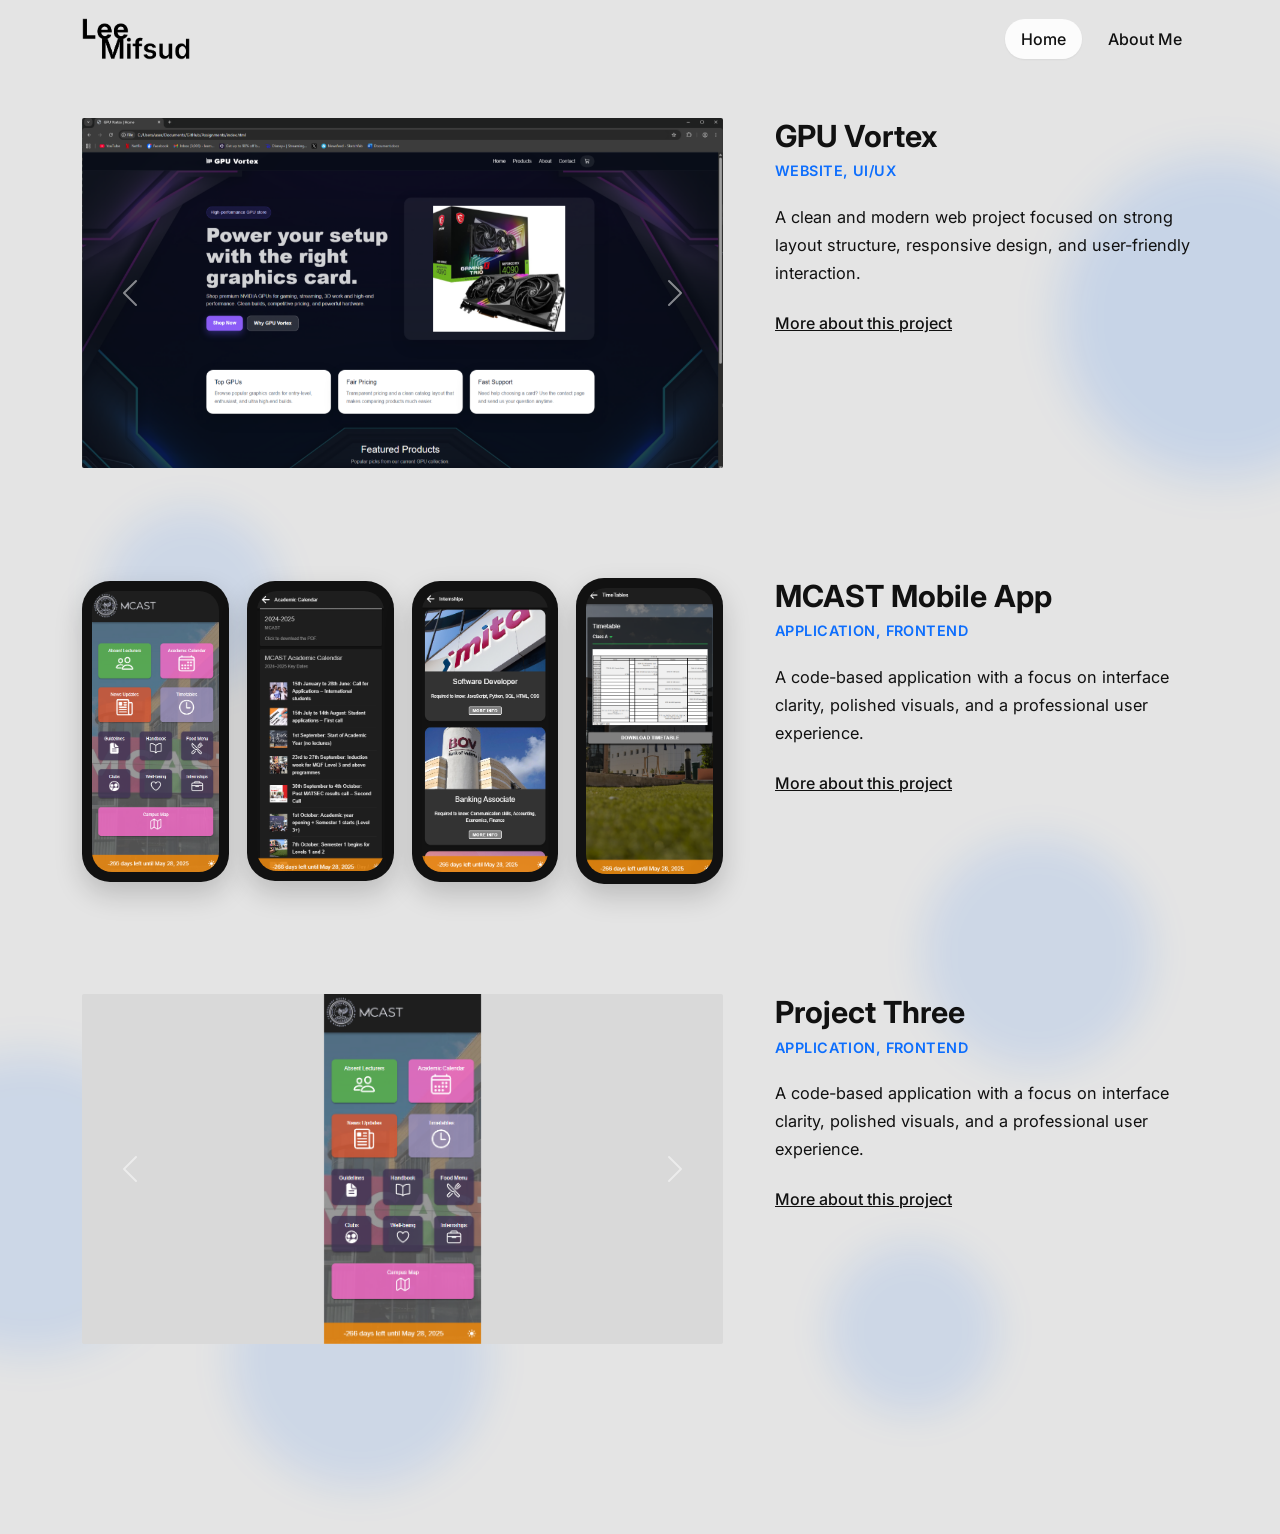
==== index.html @ 3b6bb184 "added background" ====
<!DOCTYPE html>
<html lang="en">
<head>
  <meta charset="UTF-8" />
  <meta name="viewport" content="width=device-width, initial-scale=1.0" />
  <title>Lee Mifsud | Portfolio</title>

  <link href="https://cdn.jsdelivr.net/npm/bootstrap@5.3.3/dist/css/bootstrap.min.css" rel="stylesheet"/>

  <link rel="icon" type="image/png" href="Images/Favicon7.png">
  <link rel="preconnect" href="https://fonts.googleapis.com">
  <link rel="preconnect" href="https://fonts.gstatic.com" crossorigin>
  <link href="https://fonts.googleapis.com/css2?family=Inter:wght@400;500;600;700;800&display=swap" rel="stylesheet">

  <link rel="stylesheet" href="Style/style.css">
</head>
<body>

  <header class="site-header">
    <div class="container">
      <nav class="navbar navbar-expand-lg navbar-dark navbar-custom">
        <div class="container-fluid px-0">
          <a class="navbar-brand logo-link" href="index.html">
            <img src="Images/Logo.png" alt="Logo" class="site-logo">
          </a>

          <button
            class="navbar-toggler"
            type="button"
            data-bs-toggle="collapse"
            data-bs-target="#mainNav"
            aria-controls="mainNav"
            aria-expanded="false"
            aria-label="Toggle navigation"
          >
            <span class="navbar-toggler-icon"></span>
          </button>

          <div class="collapse navbar-collapse" id="mainNav">
            <ul class="navbar-nav ms-auto">
              <li class="nav-item">
                <a class="nav-link active" href="index.html">Home</a>
              </li>
              <li class="nav-item">
                <a class="nav-link" href="about.html">About Me</a>
              </li>
            </ul>
          </div>
        </div>
      </nav>
    </div>
  </header>

  <section class="projects-section">
    <div class="home-bg-shape home-bg-shape-one"></div>
    <div class="home-bg-shape home-bg-shape-two"></div>
    <div class="home-bg-shape home-bg-shape-three"></div>
    <div class="home-bg-shape home-bg-shape-four"></div>
    <div class="container">

      <div class="project-item">
        <div class="row align-items-start">
          <div class="col-lg-7">

            <div id="projectOneCarousel" class="carousel slide project-carousel" data-bs-ride="carousel">
              <div class="carousel-inner">

                <div class="carousel-item active">
                  <img src="Images/GPUVortex/Home.png" class="project-image" alt="Project 1 image 1">
                </div>

                <div class="carousel-item">
                  <img src="Images/GPUVortex/About.png" class="project-image" alt="Project 1 image 2">
                </div>

                <div class="carousel-item">
                  <img src="Images/GPUVortex/Cart.png" class="project-image" alt="Project 1 image 3">
                </div>

                <div class="carousel-item">
                  <img src="Images/GPUVortex/Contact.png" class="project-image" alt="Project 1 image 4">
                </div>

                <div class="carousel-item">
                  <img src="Images/GPUVortex/Products.png" class="project-image" alt="Project 1 image 4">
                </div>

              </div>

              <button class="carousel-control-prev" type="button" data-bs-target="#projectOneCarousel" data-bs-slide="prev">
                <span class="carousel-control-prev-icon" aria-hidden="true"></span>
                <span class="visually-hidden">Previous</span>
              </button>

              <button class="carousel-control-next" type="button" data-bs-target="#projectOneCarousel" data-bs-slide="next">
                <span class="carousel-control-next-icon" aria-hidden="true"></span>
                <span class="visually-hidden">Next</span>
              </button>
            </div>

          </div>

          <div class="col-lg-5">
            <div class="project-content">
              <h2 class="project-title">GPU Vortex</h2>
              <div class="project-category">Website, UI/UX</div>
              <p class="project-description">
                A clean and modern web project focused on strong layout structure,
                responsive design, and user-friendly interaction.
              </p>
              <div class="project-links">
                <a href="gpuvortex.html">More about this project</a>
              </div>
            </div>
          </div>
        </div>
      </div>

      <div class="project-item">
        <div class="row align-items-start">
          <div class="col-lg-7">

            <div class="mobile-showcase">
              <div class="phone-frame">
                <img src="Images/MobileAppHome.png" alt="Mobile app home screen" onclick="openImageModal(this.src, this.alt)">
              </div>

              <div class="phone-frame">
                <img src="Images/MobileAppCalendar.png" alt="Mobile app calendar screen" onclick="openImageModal(this.src, this.alt)">
              </div>

              <div class="phone-frame">
                <img src="Images/MobileAppInternships.png" alt="Mobile app internships screen" onclick="openImageModal(this.src, this.alt)">
              </div>

              <div class="phone-frame">
                <img src="Images/MobileAppTimetable.png" alt="Mobile app timetable screen" onclick="openImageModal(this.src, this.alt)">
              </div>
            </div>

          </div>

          <div class="col-lg-5">
            <div class="project-content">
              <h2 class="project-title">MCAST Mobile App</h2>
              <div class="project-category">Application, Frontend</div>
              <p class="project-description">
                A code-based application with a focus on interface clarity,
                polished visuals, and a professional user experience.
              </p>
              <div class="project-links">
                <a href="mobileapp.html">More about this project</a>
              </div>
            </div>
          </div>
        </div>
      </div>

      <div class="project-item">
        <div class="row align-items-start">
          <div class="col-lg-7">

            <div id="projectTwoCarousel" class="carousel slide project-carousel" data-bs-ride="carousel">
              <div class="carousel-inner">

                <div class="carousel-item active">
                  <img src="Images/MobileAppHome.png" class="project-image mobile-image" alt="Project 3 image 1">
                </div>

                <div class="carousel-item">
                  <img src="Images/MobileAppCalendar.png" class="project-image mobile-image" alt="Project 3 image 2">
                </div>

                <div class="carousel-item">
                  <img src="Images/MobileAppInternships.png" class="project-image mobile-image" alt="Project 3 image 3">
                </div>

                <div class="carousel-item">
                  <img src="Images/MobileAppTimetable.png" class="project-image mobile-image" alt="Project 3 image 4">
                </div>

              </div>

              <button class="carousel-control-prev" type="button" data-bs-target="#projectTwoCarousel" data-bs-slide="prev">
                <span class="carousel-control-prev-icon" aria-hidden="true"></span>
                <span class="visually-hidden">Previous</span>
              </button>

              <button class="carousel-control-next" type="button" data-bs-target="#projectTwoCarousel" data-bs-slide="next">
                <span class="carousel-control-next-icon" aria-hidden="true"></span>
                <span class="visually-hidden">Next</span>
              </button>
            </div>

          </div>

          <div class="col-lg-5">
            <div class="project-content">
              <h2 class="project-title">Project Three</h2>
              <div class="project-category">Application, Frontend</div>
              <p class="project-description">
                A code-based application with a focus on interface clarity,
                polished visuals, and a professional user experience.
              </p>
              <div class="project-links">
                <a href="interactivenoticeboard.html">More about this project</a>
              </div>
            </div>
          </div>
        </div>
      </div>

    </div>
  </section>

  <div class="modal fade" id="imageModal" tabindex="-1" aria-hidden="true">
    <div class="modal-dialog modal-dialog-centered modal-lg">
      <div class="modal-content image-modal-content">
        <button type="button" class="btn-close image-modal-close" data-bs-dismiss="modal" aria-label="Close"></button>

        <div class="modal-body text-center">
          <img id="modalImage" src="" alt="" class="modal-image">
        </div>
      </div>
    </div>
  </div>

  <script src="https://cdn.jsdelivr.net/npm/bootstrap@5.3.3/dist/js/bootstrap.bundle.min.js"></script>

  <script>
    function openImageModal(imageSrc, imageAlt) {
      const modalImage = document.getElementById("modalImage");
      modalImage.src = imageSrc;
      modalImage.alt = imageAlt;

      const imageModal = new bootstrap.Modal(document.getElementById("imageModal"));
      imageModal.show();
    }
  </script>

</body>
</html>
---- Style/style.css ----
body {
  font-family: 'Inter', sans-serif;
  background: #e4e4e4;
  color: #111;
  margin: 0;
}

.projects-section {
  padding: 40px 0 80px;
  position: relative;
  overflow: hidden;
}

.projects-section::before {
  content: "";
  position: absolute;
  top: 80px;
  right: -100px;
  width: 320px;
  height: 320px;
  background: rgba(13, 110, 253, 0.13);
  border-radius: 50%;
  filter: blur(22px);
  z-index: -1;
}

.projects-section::after {
  content: "";
  position: absolute;
  bottom: 180px;
  left: -120px;
  width: 300px;
  height: 300px;
  background: rgba(13, 110, 253, 0.11);
  border-radius: 50%;
  filter: blur(20px);
  z-index: -1;
}

.home-bg-shape {
  position: absolute;
  background: rgba(13, 110, 253, 0.10);
  border-radius: 50%;
  filter: blur(18px);
  z-index: -1;
  pointer-events: none;
}

.home-bg-shape-one {
  top: 430px;
  left: 8%;
  width: 180px;
  height: 180px;
}

.home-bg-shape-two {
  top: 760px;
  right: 10%;
  width: 230px;
  height: 230px;
  background: rgba(13, 110, 253, 0.10);
}

.home-bg-shape-three {
  top: 1150px;
  left: 18%;
  width: 260px;
  height: 260px;
}

.home-bg-shape-four {
  bottom: 120px;
  right: 22%;
  width: 170px;
  height: 170px;
  background: rgba(13, 110, 253, 0.10);
}

/* Header */

/* Hamburger menu for when user is on phone */
.navbar-toggler {
  border: none;
}

.navbar-toggler:focus {
  box-shadow: none;
}

.navbar-toggler-icon {
  background-image: url("data:image/svg+xml,%3csvg xmlns='http://www.w3.org/2000/svg' viewBox='0 0 30 30'%3e%3cpath stroke='rgba%2813, 110, 253, 1%29' stroke-linecap='round' stroke-miterlimit='10' stroke-width='2' d='M4 7h22M4 15h22M4 23h22'/%3e%3c/svg%3e");
}

.site-header {
  background: #e4e4e4;
  padding: 13px 0;
  position: sticky;
  top: 0;
  z-index: 1000;
}

.navbar-custom {
  padding: 0;
  background: transparent;
}

.site-logo {
  height: 42px;
  width: auto;
  display: block;
  transition: transform 0.2s ease, filter 0.2s ease;
}

.logo-link:hover .site-logo {
  transform: scale(1.08) translateY(-2px);
  filter: drop-shadow(0 4px 6px rgba(0, 0, 0, 0.18));
}

.navbar-nav {
  gap: 10px;
}

.nav-link {
  color: #111 !important;
  font-weight: 500;
  margin-left: 0;
  padding: 8px 16px !important;
  border-radius: 999px;
  transition: all 0.2s ease;
}

.nav-link:hover {
  color: #111 !important;
  background: rgba(255, 255, 255, 0.55);
}

.nav-link.active {
  color: #111 !important;
  background: rgba(255, 255, 255, 0.9);
  box-shadow: 0 1px 2px rgba(0, 0, 0, 0.05);
}

.projects-section {
  padding: 40px 0 80px;
}

.project-item {
  margin-bottom: 110px;
}

.project-carousel {
  width: 100%;
  height: clamp(240px, 28vw, 350px);
  overflow: hidden;
  background: #d9d9d9;
  border-radius: 2px;
}

.project-carousel .carousel-inner,
.project-carousel .carousel-item {
  width: 100%;
  height: 100%;
}

.project-image {
  width: 100%;
  height: 100%;
  object-fit: cover;
  display: block;
}

/* Use this for mobile app screenshots */
.mobile-image {
  width: auto;
  max-width: min(300px, 60%);
  height: 100%;
  object-fit: cover;
  margin-left: auto;
  margin-right: auto;
}

.project-content {
  padding-left: 28px;
}

.project-title {
  font-size: 1.9rem;
  font-weight: 700;
  margin-bottom: 6px;
}

.project-category {
  font-size: 0.9rem;
  font-weight: 600;
  text-transform: uppercase;
  letter-spacing: 0.03em;
  color: #0d6efd;
  margin-bottom: 22px;
}

.project-description {
  font-size: 1.02rem;
  line-height: 1.7;
  margin-bottom: 24px;
  max-width: 420px;
}

.project-links a {
  display: block;
  color: #111;
  text-decoration: underline;
  margin-bottom: 8px;
  font-weight: 500;
}

.project-links a:hover {
  color: #0d6efd;
}

/* Mobile app showcase */
.mobile-showcase {
  display: grid;
  grid-template-columns: repeat(4, 1fr);
  gap: 18px;
  align-items: center;
}

.phone-frame {
  background: #111;
  padding: 10px;
  border-radius: 28px;
  box-shadow: 0 12px 28px rgba(0, 0, 0, 0.18);
}

.phone-frame img {
  width: 100%;
  display: block;
  border-radius: 20px;
  cursor: zoom-in;
  transition: transform 0.2s ease;
}

.phone-frame:hover img {
  transform: scale(1.03);
}

.image-modal-content {
  background: transparent;
  border: none;
}

.modal-image {
  max-height: 900px;
  max-width: 100%;
  width: auto;
  border-radius: 28px;
  box-shadow: 0 18px 45px rgba(0, 0, 0, 0.35);
}

.image-modal-close {
  position: absolute;
  top: -35px;
  right: 0;
  filter: invert(1);
  opacity: 1;
}

/* About me CSS */

.about-section {
  padding: 80px 0 100px;
}

.about-row {
  min-height: 70vh;
}

.about-content {
  max-width: 560px;
}

.section-label {
  display: inline-block;
  font-size: 0.85rem;
  font-weight: 700;
  text-transform: uppercase;
  letter-spacing: 0.08em;
  color: #0d6efd;
  margin-bottom: 16px;
}

.about-title {
  font-size: clamp(2.2rem, 5vw, 4.2rem);
  font-weight: 800;
  line-height: 1.05;
  margin-bottom: 24px;
  color: #111;
}

.about-text {
  font-size: 1.05rem;
  line-height: 1.8;
  color: #333;
  margin-bottom: 18px;
}

.about-tags {
  display: flex;
  flex-wrap: wrap;
  gap: 10px;
  margin-top: 28px;
}

.about-tags span {
  background: rgba(255, 255, 255, 0.8);
  color: #111;
  padding: 8px 14px;
  border-radius: 999px;
  font-size: 0.9rem;
  font-weight: 600;
  box-shadow: 0 1px 3px rgba(0, 0, 0, 0.05);
  transition: transform 0.2s ease, background 0.2s ease, color 0.2s ease;
}

.about-tags span:hover {
  transform: rotate(2deg) translateY(-4px);
  background: #2563eb;
  color: white;
}

.about-image-wrapper {
  display: flex;
  justify-content: flex-end;
}

.about-image-card {
  width: min(380px, 100%);
  background: white;
  padding: 14px;
  border-radius: 28px;
  box-shadow: 0 18px 45px rgba(0, 0, 0, 0.16);
  transform: rotate(2deg);
  transition: transform 0.25s ease, box-shadow 0.25s ease;
}

.about-image-card:hover {
  transform: rotate(0deg) translateY(-6px);
  box-shadow: 0 24px 55px rgba(0, 0, 0, 0.22);
}

.about-image {
  width: 100%;
  aspect-ratio: 4 / 5;
  object-fit: cover;
  display: block;
  border-radius: 20px;
  transform: rotate(-2deg);
}


@media (max-width: 991.98px) {
  .about-section {
    padding: 50px 0 80px;
  }

  .about-content {
    max-width: 100%;
  }

  .about-image-wrapper {
    justify-content: center;
    margin-top: 45px;
  }

  .about-image-card {
    width: min(320px, 100%);
  }

  .project-content {
    padding-left: 0;
    padding-top: 24px;
  }

  .project-item {
    margin-bottom: 70px;
  }
}

@media (max-width: 575.98px) {
  .about-title {
    font-size: 2.2rem;
  }

  .about-text {
    font-size: 1rem;
  }

  .about-tags span {
    font-size: 0.82rem;
  }

  .project-title {
    font-size: 1.5rem;
  }

  .projects-section {
    padding-top: 30px;
  }
}
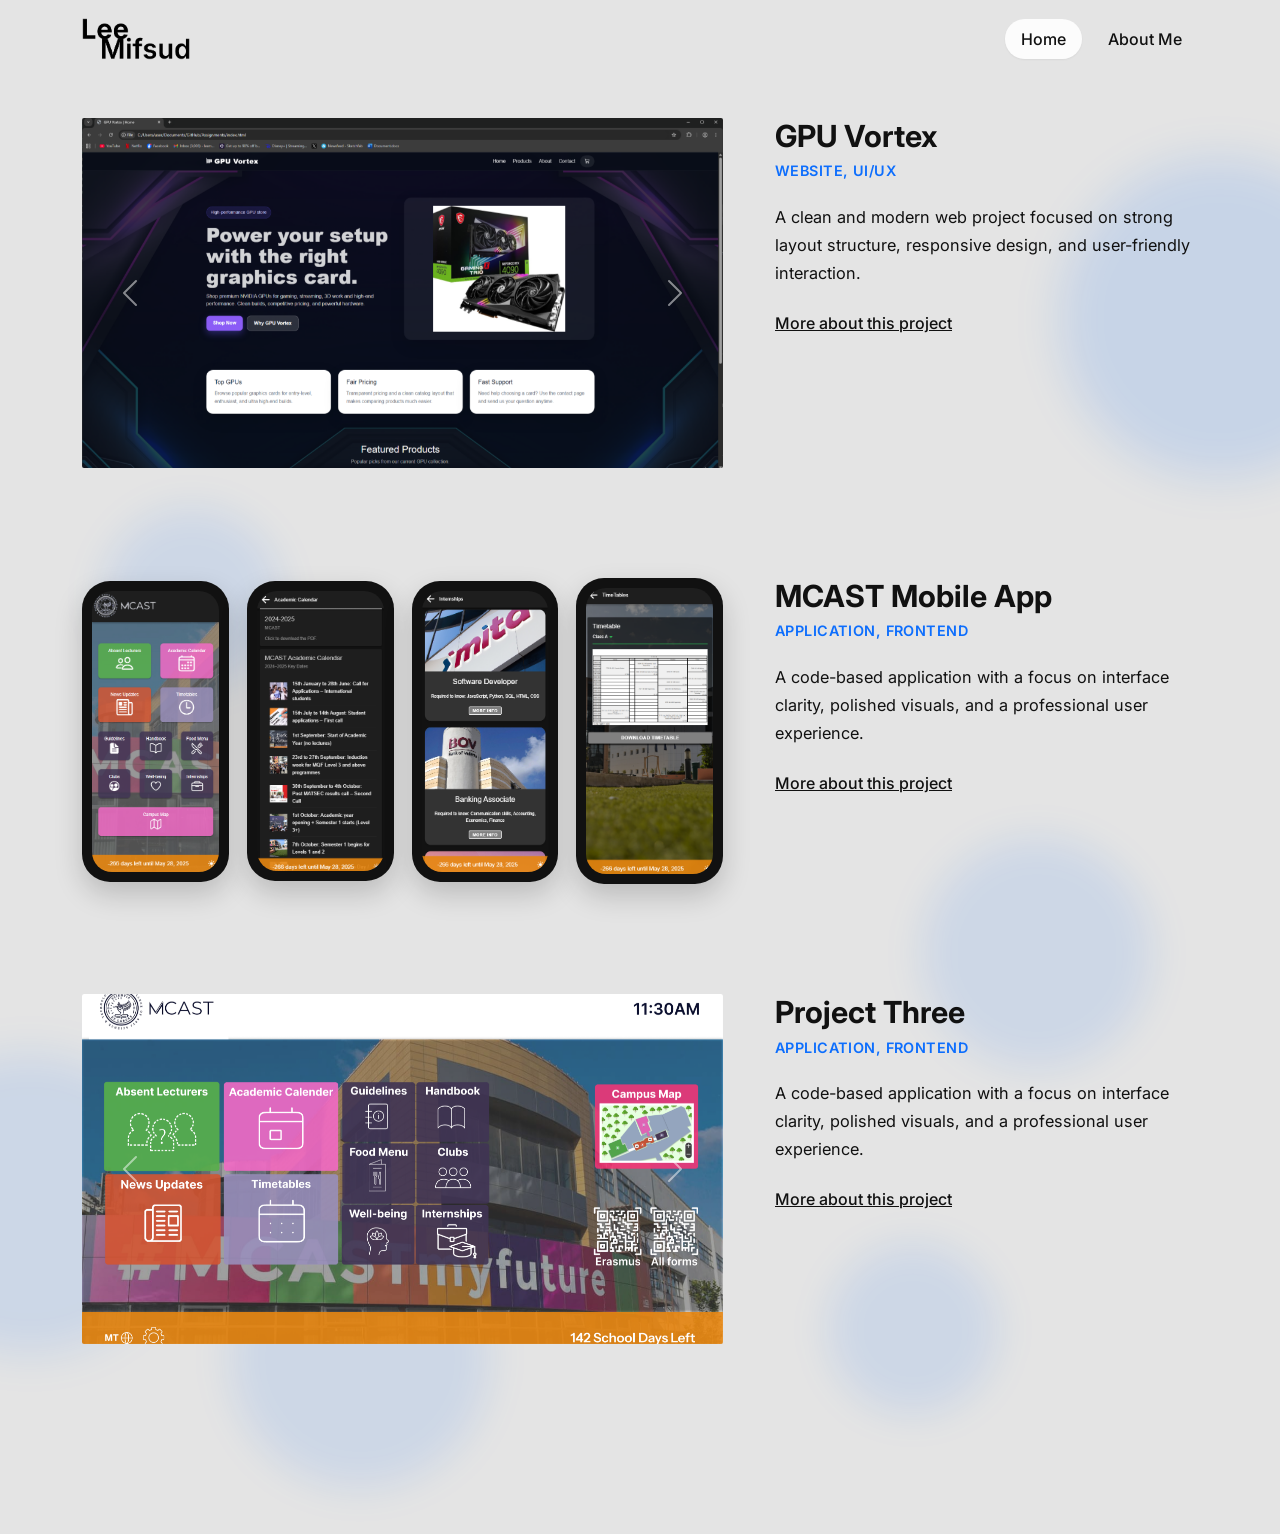
==== commit ef3c2efe: "made some changes" ====
--- a/index.html
+++ b/index.html
@@ -122,19 +122,19 @@
 
             <div class="mobile-showcase">
               <div class="phone-frame">
-                <img src="Images/MobileAppHome.png" alt="Mobile app home screen" onclick="openImageModal(this.src, this.alt)">
-              </div>
-
-              <div class="phone-frame">
-                <img src="Images/MobileAppCalendar.png" alt="Mobile app calendar screen" onclick="openImageModal(this.src, this.alt)">
-              </div>
-
-              <div class="phone-frame">
-                <img src="Images/MobileAppInternships.png" alt="Mobile app internships screen" onclick="openImageModal(this.src, this.alt)">
-              </div>
-
-              <div class="phone-frame">
-                <img src="Images/MobileAppTimetable.png" alt="Mobile app timetable screen" onclick="openImageModal(this.src, this.alt)">
+                <img src="Images/MobileApp/MobileAppHome.png" alt="Mobile app home screen" onclick="openImageModal(this.src, this.alt)">
+              </div>
+
+              <div class="phone-frame">
+                <img src="Images/MobileApp/MobileAppCalendar.png" alt="Mobile app calendar screen" onclick="openImageModal(this.src, this.alt)">
+              </div>
+
+              <div class="phone-frame">
+                <img src="Images/MobileApp/MobileAppInternships.png" alt="Mobile app internships screen" onclick="openImageModal(this.src, this.alt)">
+              </div>
+
+              <div class="phone-frame">
+                <img src="Images/MobileApp/MobileAppTimetable.png" alt="Mobile app timetable screen" onclick="openImageModal(this.src, this.alt)">
               </div>
             </div>
 
@@ -160,37 +160,33 @@
         <div class="row align-items-start">
           <div class="col-lg-7">
 
-            <div id="projectTwoCarousel" class="carousel slide project-carousel" data-bs-ride="carousel">
-              <div class="carousel-inner">
-
-                <div class="carousel-item active">
-                  <img src="Images/MobileAppHome.png" class="project-image mobile-image" alt="Project 3 image 1">
-                </div>
-
-                <div class="carousel-item">
-                  <img src="Images/MobileAppCalendar.png" class="project-image mobile-image" alt="Project 3 image 2">
-                </div>
-
-                <div class="carousel-item">
-                  <img src="Images/MobileAppInternships.png" class="project-image mobile-image" alt="Project 3 image 3">
-                </div>
-
-                <div class="carousel-item">
-                  <img src="Images/MobileAppTimetable.png" class="project-image mobile-image" alt="Project 3 image 4">
-                </div>
-
-              </div>
-
-              <button class="carousel-control-prev" type="button" data-bs-target="#projectTwoCarousel" data-bs-slide="prev">
-                <span class="carousel-control-prev-icon" aria-hidden="true"></span>
-                <span class="visually-hidden">Previous</span>
-              </button>
-
-              <button class="carousel-control-next" type="button" data-bs-target="#projectTwoCarousel" data-bs-slide="next">
-                <span class="carousel-control-next-icon" aria-hidden="true"></span>
-                <span class="visually-hidden">Next</span>
-              </button>
-            </div>
+            <div id="projectThreeCarousel" class="carousel slide project-carousel" data-bs-ride="carousel">
+            <div class="carousel-inner">
+
+              <div class="carousel-item active">
+                <img src="Images/InteractiveNoticeBoard/Home.png" class="project-image" alt="Interactive Noticeboard home screen">
+              </div>
+
+              <div class="carousel-item">
+                <img src="Images/InteractiveNoticeBoard/Menu.png" class="project-image" alt="Interactive Noticeboard menu screen">
+              </div>
+
+              <div class="carousel-item">
+                <img src="Images/InteractiveNoticeBoard/Handbook.png" class="project-image" alt="Interactive Noticeboard handbook screen">
+              </div>
+
+            </div>
+
+            <button class="carousel-control-prev" type="button" data-bs-target="#projectThreeCarousel" data-bs-slide="prev">
+              <span class="carousel-control-prev-icon" aria-hidden="true"></span>
+              <span class="visually-hidden">Previous</span>
+            </button>
+
+            <button class="carousel-control-next" type="button" data-bs-target="#projectThreeCarousel" data-bs-slide="next">
+              <span class="carousel-control-next-icon" aria-hidden="true"></span>
+              <span class="visually-hidden">Next</span>
+            </button>
+          </div>
 
           </div>
 
--- a/Style/style.css
+++ b/Style/style.css
@@ -140,10 +140,6 @@
   box-shadow: 0 1px 2px rgba(0, 0, 0, 0.05);
 }
 
-.projects-section {
-  padding: 40px 0 80px;
-}
-
 .project-item {
   margin-bottom: 110px;
 }
@@ -357,7 +353,6 @@
   transform: rotate(-2deg);
 }
 
-
 @media (max-width: 991.98px) {
   .about-section {
     padding: 50px 0 80px;
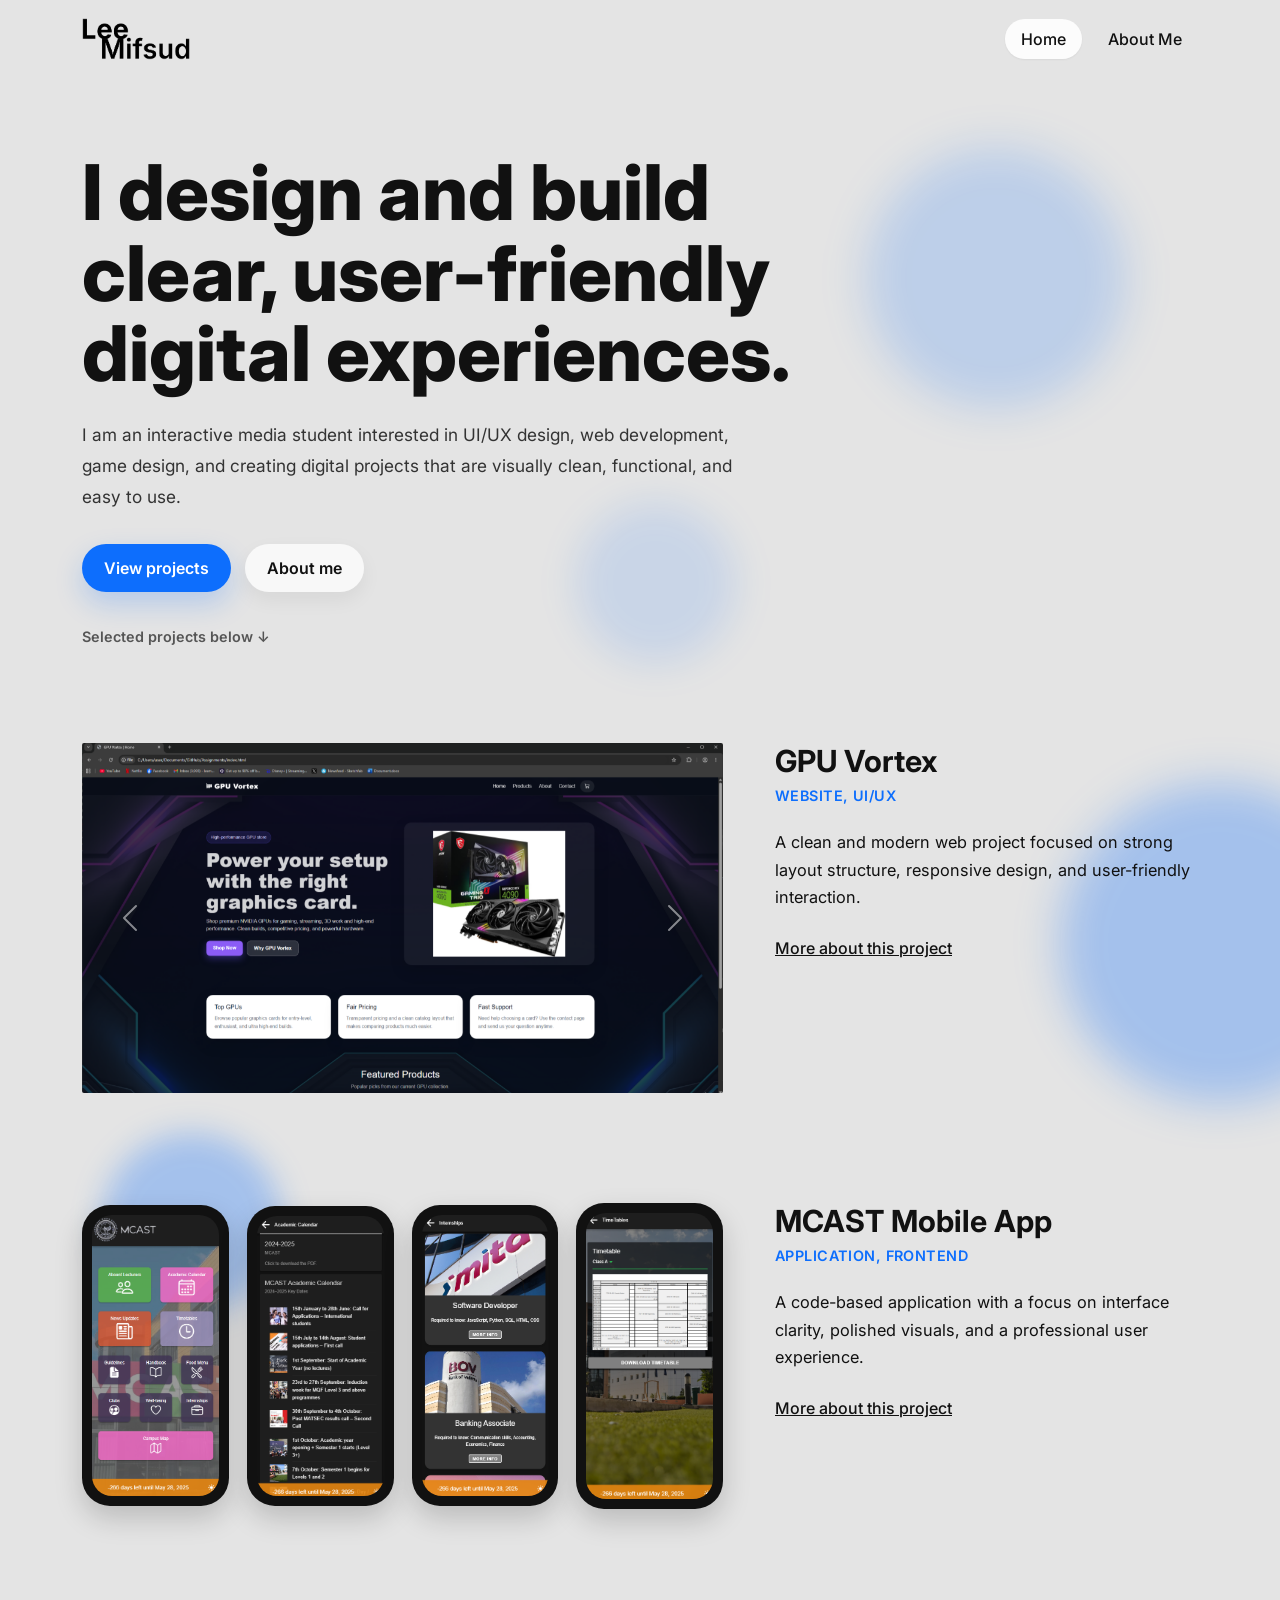
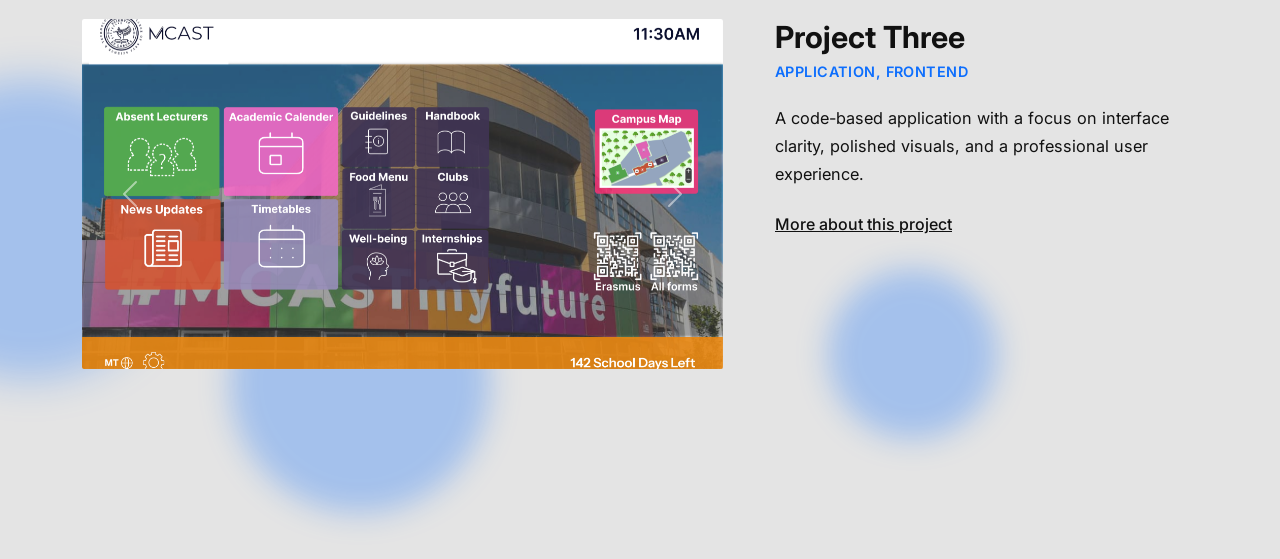
==== commit 83724431: "made some changes" ====
--- a/index.html
+++ b/index.html
@@ -13,6 +13,7 @@
   <link href="https://fonts.googleapis.com/css2?family=Inter:wght@400;500;600;700;800&display=swap" rel="stylesheet">
 
   <link rel="stylesheet" href="Style/style.css">
+  <link rel="stylesheet" href="Style/home.css">
 </head>
 <body>
 
@@ -51,9 +52,35 @@
     </div>
   </header>
 
-  <section class="projects-section">
+  <section class="home-intro">
+    <div class="container">
+      <div class="home-intro-content">
+
+        <h1 class="home-title">
+          I design and build clear, user-friendly digital experiences.
+        </h1>
+
+        <p class="home-intro-text">
+          I am an interactive media student interested in UI/UX design, web development,
+          game design, and creating digital projects that are visually clean, functional,
+          and easy to use.
+        </p>
+
+        <div class="home-intro-buttons">
+          <a href="#projects" class="home-main-button">View projects</a>
+          <a href="about.html" class="home-secondary-button">About me</a>
+        </div>
+
+        <div class="home-scroll-note">
+          Selected projects below ↓
+        </div>
+
+      </div>
+    </div>
+  </section>
+
+  <section class="projects-section" id="projects">
     <div class="home-bg-shape home-bg-shape-one"></div>
-    <div class="home-bg-shape home-bg-shape-two"></div>
     <div class="home-bg-shape home-bg-shape-three"></div>
     <div class="home-bg-shape home-bg-shape-four"></div>
     <div class="container">
--- a/Style/style.css
+++ b/Style/style.css
@@ -5,75 +5,15 @@
   margin: 0;
 }
 
-.projects-section {
-  padding: 40px 0 80px;
-  position: relative;
-  overflow: hidden;
-}
-
-.projects-section::before {
-  content: "";
-  position: absolute;
-  top: 80px;
-  right: -100px;
-  width: 320px;
-  height: 320px;
-  background: rgba(13, 110, 253, 0.13);
-  border-radius: 50%;
-  filter: blur(22px);
-  z-index: -1;
-}
-
-.projects-section::after {
-  content: "";
-  position: absolute;
-  bottom: 180px;
-  left: -120px;
-  width: 300px;
-  height: 300px;
-  background: rgba(13, 110, 253, 0.11);
-  border-radius: 50%;
-  filter: blur(20px);
-  z-index: -1;
-}
-
-.home-bg-shape {
-  position: absolute;
-  background: rgba(13, 110, 253, 0.10);
-  border-radius: 50%;
-  filter: blur(18px);
-  z-index: -1;
-  pointer-events: none;
-}
-
-.home-bg-shape-one {
-  top: 430px;
-  left: 8%;
-  width: 180px;
-  height: 180px;
-}
-
-.home-bg-shape-two {
-  top: 760px;
-  right: 10%;
-  width: 230px;
-  height: 230px;
-  background: rgba(13, 110, 253, 0.10);
-}
-
-.home-bg-shape-three {
-  top: 1150px;
-  left: 18%;
-  width: 260px;
-  height: 260px;
-}
-
-.home-bg-shape-four {
-  bottom: 120px;
-  right: 22%;
-  width: 170px;
-  height: 170px;
-  background: rgba(13, 110, 253, 0.10);
+/* Section label */
+.section-label {
+  display: inline-block;
+  font-size: 0.85rem;
+  font-weight: 700;
+  text-transform: uppercase;
+  letter-spacing: 0.08em;
+  color: #0d6efd;
+  margin-bottom: 16px;
 }
 
 /* Header */
@@ -140,106 +80,7 @@
   box-shadow: 0 1px 2px rgba(0, 0, 0, 0.05);
 }
 
-.project-item {
-  margin-bottom: 110px;
-}
-
-.project-carousel {
-  width: 100%;
-  height: clamp(240px, 28vw, 350px);
-  overflow: hidden;
-  background: #d9d9d9;
-  border-radius: 2px;
-}
-
-.project-carousel .carousel-inner,
-.project-carousel .carousel-item {
-  width: 100%;
-  height: 100%;
-}
-
-.project-image {
-  width: 100%;
-  height: 100%;
-  object-fit: cover;
-  display: block;
-}
-
-/* Use this for mobile app screenshots */
-.mobile-image {
-  width: auto;
-  max-width: min(300px, 60%);
-  height: 100%;
-  object-fit: cover;
-  margin-left: auto;
-  margin-right: auto;
-}
-
-.project-content {
-  padding-left: 28px;
-}
-
-.project-title {
-  font-size: 1.9rem;
-  font-weight: 700;
-  margin-bottom: 6px;
-}
-
-.project-category {
-  font-size: 0.9rem;
-  font-weight: 600;
-  text-transform: uppercase;
-  letter-spacing: 0.03em;
-  color: #0d6efd;
-  margin-bottom: 22px;
-}
-
-.project-description {
-  font-size: 1.02rem;
-  line-height: 1.7;
-  margin-bottom: 24px;
-  max-width: 420px;
-}
-
-.project-links a {
-  display: block;
-  color: #111;
-  text-decoration: underline;
-  margin-bottom: 8px;
-  font-weight: 500;
-}
-
-.project-links a:hover {
-  color: #0d6efd;
-}
-
-/* Mobile app showcase */
-.mobile-showcase {
-  display: grid;
-  grid-template-columns: repeat(4, 1fr);
-  gap: 18px;
-  align-items: center;
-}
-
-.phone-frame {
-  background: #111;
-  padding: 10px;
-  border-radius: 28px;
-  box-shadow: 0 12px 28px rgba(0, 0, 0, 0.18);
-}
-
-.phone-frame img {
-  width: 100%;
-  display: block;
-  border-radius: 20px;
-  cursor: zoom-in;
-  transition: transform 0.2s ease;
-}
-
-.phone-frame:hover img {
-  transform: scale(1.03);
-}
-
+/* Image modal */
 .image-modal-content {
   background: transparent;
   border: none;
@@ -261,144 +102,17 @@
   opacity: 1;
 }
 
-/* About me CSS */
-
-.about-section {
-  padding: 80px 0 100px;
-}
-
-.about-row {
-  min-height: 70vh;
-}
-
-.about-content {
-  max-width: 560px;
-}
-
-.section-label {
-  display: inline-block;
-  font-size: 0.85rem;
-  font-weight: 700;
-  text-transform: uppercase;
-  letter-spacing: 0.08em;
-  color: #0d6efd;
-  margin-bottom: 16px;
-}
-
-.about-title {
-  font-size: clamp(2.2rem, 5vw, 4.2rem);
-  font-weight: 800;
-  line-height: 1.05;
-  margin-bottom: 24px;
-  color: #111;
-}
-
-.about-text {
-  font-size: 1.05rem;
-  line-height: 1.8;
-  color: #333;
-  margin-bottom: 18px;
-}
-
-.about-tags {
-  display: flex;
-  flex-wrap: wrap;
-  gap: 10px;
-  margin-top: 28px;
-}
-
-.about-tags span {
-  background: rgba(255, 255, 255, 0.8);
-  color: #111;
-  padding: 8px 14px;
-  border-radius: 999px;
-  font-size: 0.9rem;
-  font-weight: 600;
-  box-shadow: 0 1px 3px rgba(0, 0, 0, 0.05);
-  transition: transform 0.2s ease, background 0.2s ease, color 0.2s ease;
-}
-
-.about-tags span:hover {
-  transform: rotate(2deg) translateY(-4px);
-  background: #2563eb;
-  color: white;
-}
-
-.about-image-wrapper {
-  display: flex;
-  justify-content: flex-end;
-}
-
-.about-image-card {
-  width: min(380px, 100%);
-  background: white;
-  padding: 14px;
-  border-radius: 28px;
-  box-shadow: 0 18px 45px rgba(0, 0, 0, 0.16);
-  transform: rotate(2deg);
-  transition: transform 0.25s ease, box-shadow 0.25s ease;
-}
-
-.about-image-card:hover {
-  transform: rotate(0deg) translateY(-6px);
-  box-shadow: 0 24px 55px rgba(0, 0, 0, 0.22);
-}
-
-.about-image {
-  width: 100%;
-  aspect-ratio: 4 / 5;
-  object-fit: cover;
-  display: block;
-  border-radius: 20px;
-  transform: rotate(-2deg);
-}
-
-@media (max-width: 991.98px) {
-  .about-section {
-    padding: 50px 0 80px;
+/* Animation */
+@keyframes floatingShape {
+  0% {
+    transform: translate(0, 0) scale(1);
   }
 
-  .about-content {
-    max-width: 100%;
+  50% {
+    transform: translate(50px, -50px) scale(1.08);
   }
 
-  .about-image-wrapper {
-    justify-content: center;
-    margin-top: 45px;
-  }
-
-  .about-image-card {
-    width: min(320px, 100%);
-  }
-
-  .project-content {
-    padding-left: 0;
-    padding-top: 24px;
-  }
-
-  .project-item {
-    margin-bottom: 70px;
-  }
-}
-
-@media (max-width: 575.98px) {
-  .about-title {
-    font-size: 2.2rem;
-  }
-
-  .about-text {
-    font-size: 1rem;
-  }
-
-  .about-tags span {
-    font-size: 0.82rem;
-  }
-
-  .project-title {
-    font-size: 1.5rem;
-  }
-
-  .projects-section {
-    padding-top: 30px;
+  100% {
+    transform: translate(0, 0) scale(1);
   }
 }
--- a/Style/home.css
+++ b/Style/home.css
@@ -0,0 +1,397 @@
+/* Home intro section */
+.home-intro {
+  padding: 75px 0 55px;
+  position: relative;
+  overflow: hidden;
+}
+
+.home-intro::before {
+  content: "";
+  position: absolute;
+  top: 70px;
+  right: 12%;
+  width: 260px;
+  height: 260px;
+  background: rgba(13, 109, 253, 0.18);
+  border-radius: 50%;
+  filter: blur(22px);
+  z-index: -1;
+  animation: floatingShape 6s ease-in-out infinite;
+}
+
+.home-intro::after {
+  content: "";
+  position: absolute;
+  bottom: 40px;
+  left: 45%;
+  width: 160px;
+  height: 160px;
+  background: rgba(13, 109, 253, 0.12);
+  border-radius: 50%;
+  filter: blur(18px);
+  z-index: -1;
+  animation: floatingShape 7s ease-in-out infinite;
+  animation-delay: 1s;
+}
+
+.home-intro-content {
+  max-width: 820px;
+}
+
+.home-title {
+  font-size: clamp(2.4rem, 6vw, 5.2rem);
+  font-weight: 800;
+  line-height: 1.05;
+  margin-bottom: 24px;
+  color: #111;
+}
+
+.home-intro-text {
+  font-size: 1.08rem;
+  line-height: 1.8;
+  color: #333;
+  max-width: 650px;
+  margin-bottom: 32px;
+}
+
+.home-intro-buttons {
+  display: flex;
+  flex-wrap: wrap;
+  gap: 14px;
+}
+
+.home-main-button,
+.home-secondary-button {
+  display: inline-flex;
+  align-items: center;
+  justify-content: center;
+  padding: 12px 22px;
+  border-radius: 999px;
+  font-weight: 600;
+  text-decoration: none;
+  transition: transform 0.25s ease, box-shadow 0.25s ease, background 0.25s ease, color 0.25s ease;
+}
+
+.home-main-button {
+  background: #0d6efd;
+  color: white;
+  box-shadow: 0 12px 28px rgba(13, 110, 253, 0.22);
+}
+
+.home-main-button:hover {
+  color: white;
+  transform: translateY(-4px) scale(1.05);
+  box-shadow: 0 18px 38px rgba(13, 110, 253, 0.3);
+}
+
+.home-secondary-button {
+  background: rgba(255, 255, 255, 0.75);
+  color: #111;
+  box-shadow: 0 8px 20px rgba(0, 0, 0, 0.06);
+}
+
+.home-secondary-button:hover {
+  background: white;
+  color: #0d6efd;
+  transform: translateY(-4px) scale(1.05);
+}
+
+.home-scroll-note {
+  margin-top: 34px;
+  font-size: 0.9rem;
+  font-weight: 600;
+  color: #555;
+  animation: scrollNoteMove 1.6s ease-in-out infinite;
+}
+
+@keyframes scrollNoteMove {
+  0% {
+    transform: translateY(0);
+  }
+
+  50% {
+    transform: translateY(6px);
+  }
+
+  100% {
+    transform: translateY(0);
+  }
+}
+
+/* Projects section */
+
+.projects-section {
+  padding: 40px 0 80px;
+  position: relative;
+  overflow: hidden;
+}
+
+.projects-section::before {
+  content: "";
+  position: absolute;
+  top: 80px;
+  right: -100px;
+  width: 320px;
+  height: 320px;
+  background: rgba(13, 109, 253, 0.295);
+  border-radius: 50%;
+  filter: blur(22px);
+  z-index: -1;
+  animation: floatingShape 5s ease-in-out infinite;
+}
+
+.projects-section::after {
+  content: "";
+  position: absolute;
+  bottom: 180px;
+  left: -120px;
+  width: 300px;
+  height: 300px;
+  background: rgba(13, 109, 253, 0.295);
+  border-radius: 50%;
+  filter: blur(20px);
+  z-index: -1;
+  animation: floatingShape 6s ease-in-out infinite;
+  animation-delay: 1s;
+}
+
+.home-bg-shape {
+  position: absolute;
+  background: rgba(13, 109, 253, 0.295);
+  border-radius: 50%;
+  filter: blur(15px);
+  z-index: -1;
+  pointer-events: none;
+  animation: floatingShape 8s ease-in-out infinite;
+}
+
+.home-bg-shape-one {
+  top: 430px;
+  left: 8%;
+  width: 180px;
+  height: 180px;
+  animation-duration: 4s;
+  background: rgba(13, 109, 253, 0.295);
+}
+
+.home-bg-shape-two {
+  top: 760px;
+  right: 10%;
+  width: 230px;
+  height: 230px;
+  background: rgba(13, 109, 253, 0.295);
+  animation-duration: 5s;
+  animation-delay: 1s;
+}
+
+.home-bg-shape-three {
+  top: 1150px;
+  left: 18%;
+  width: 260px;
+  height: 260px;
+  background: rgba(13, 109, 253, 0.295);
+  animation-duration: 6s;
+  animation-delay: 0.5s;
+}
+
+.home-bg-shape-four {
+  bottom: 120px;
+  right: 22%;
+  width: 170px;
+  height: 170px;
+  background: rgba(13, 109, 253, 0.295);
+  animation-duration: 3s;
+  animation-delay: 1.5s;
+}
+
+/* Project list */
+
+.project-item {
+  margin-bottom: 110px;
+}
+
+.project-carousel {
+  width: 100%;
+  height: clamp(240px, 28vw, 350px);
+  overflow: hidden;
+  background: #d9d9d9;
+  border-radius: 2px;
+}
+
+.project-carousel .carousel-inner,
+.project-carousel .carousel-item {
+  width: 100%;
+  height: 100%;
+}
+
+.project-image {
+  width: 100%;
+  height: 100%;
+  object-fit: cover;
+  display: block;
+}
+
+/* Use this for mobile app screenshots */
+.mobile-image {
+  width: auto;
+  max-width: min(300px, 60%);
+  height: 100%;
+  object-fit: cover;
+  margin-left: auto;
+  margin-right: auto;
+}
+
+/* Noticeboard carousel */
+.noticeboard-carousel {
+  height: 420px;
+  background: #d9d9d9;
+}
+
+.noticeboard-carousel-image {
+  width: 100%;
+  height: 100%;
+  object-fit: contain;
+  object-position: center;
+  background: #d9d9d9;
+}
+
+.project-content {
+  padding-left: 28px;
+}
+
+.project-title {
+  font-size: 1.9rem;
+  font-weight: 700;
+  margin-bottom: 6px;
+}
+
+.project-category {
+  font-size: 0.9rem;
+  font-weight: 600;
+  text-transform: uppercase;
+  letter-spacing: 0.03em;
+  color: #0d6efd;
+  margin-bottom: 22px;
+}
+
+.project-description {
+  font-size: 1.02rem;
+  line-height: 1.7;
+  margin-bottom: 24px;
+  max-width: 420px;
+}
+
+.project-links a {
+  display: block;
+  color: #111;
+  text-decoration: underline;
+  margin-bottom: 8px;
+  font-weight: 500;
+}
+
+.project-links a:hover {
+  color: #0d6efd;
+}
+
+/* Mobile app showcase */
+
+.mobile-showcase {
+  display: grid;
+  grid-template-columns: repeat(4, 1fr);
+  gap: 18px;
+  align-items: center;
+}
+
+.phone-frame {
+  background: #111;
+  padding: 10px;
+  border-radius: 28px;
+  box-shadow: 0 12px 28px rgba(0, 0, 0, 0.18);
+}
+
+.phone-frame img {
+  width: 100%;
+  display: block;
+  border-radius: 20px;
+  cursor: zoom-in;
+  transition: transform 0.2s ease;
+}
+
+.phone-frame:hover img {
+  transform: scale(1.03);
+}
+
+/* Responsive design */
+@media (max-width: 991.98px) {
+  .project-content {
+    padding-left: 0;
+    padding-top: 24px;
+  }
+
+  .project-item {
+    margin-bottom: 70px;
+  }
+}
+
+@media (max-width: 575.98px) {
+  .home-intro {
+    padding: 50px 0 35px;
+  }
+
+  .home-title {
+    font-size: 2.4rem;
+  }
+
+  .home-intro-text {
+    font-size: 1rem;
+  }
+
+  .home-intro-buttons {
+    flex-direction: column;
+  }
+
+  .home-main-button,
+  .home-secondary-button {
+    width: 100%;
+  }
+
+  .home-tags span {
+    font-size: 0.75rem;
+    padding: 7px 12px;
+  }
+
+  .home-scroll-note {
+    text-align: center;
+  }
+
+  .project-title {
+    font-size: 1.5rem;
+  }
+
+  .projects-section {
+    padding-top: 30px;
+  }
+
+  .home-bg-shape {
+    opacity: 0.6;
+  }
+
+  .home-bg-shape-one {
+    top: 300px;
+    left: -40px;
+  }
+
+  .home-bg-shape-two {
+    top: 760px;
+    right: -60px;
+  }
+
+  .home-bg-shape-three,
+  .home-bg-shape-four {
+    display: none;
+  }
+
+  .noticeboard-carousel {
+    height: 300px;
+  }
+}
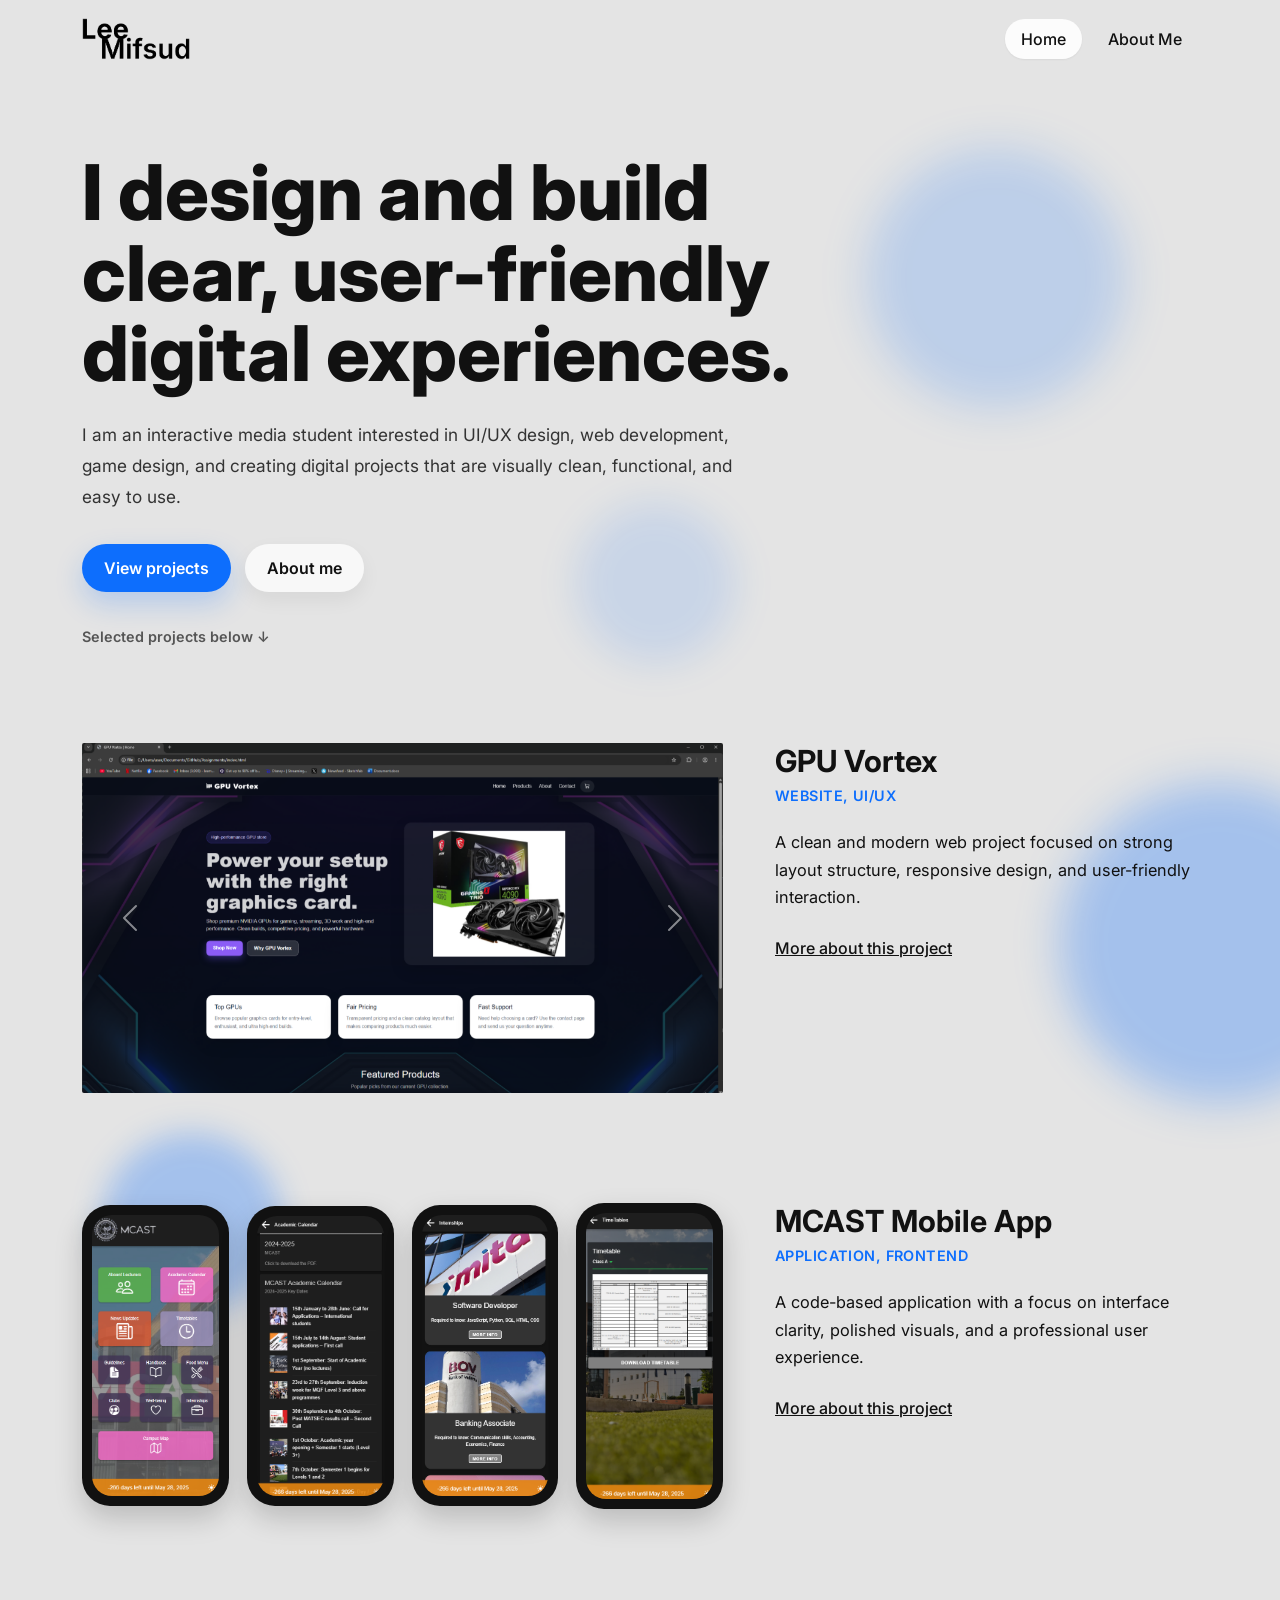
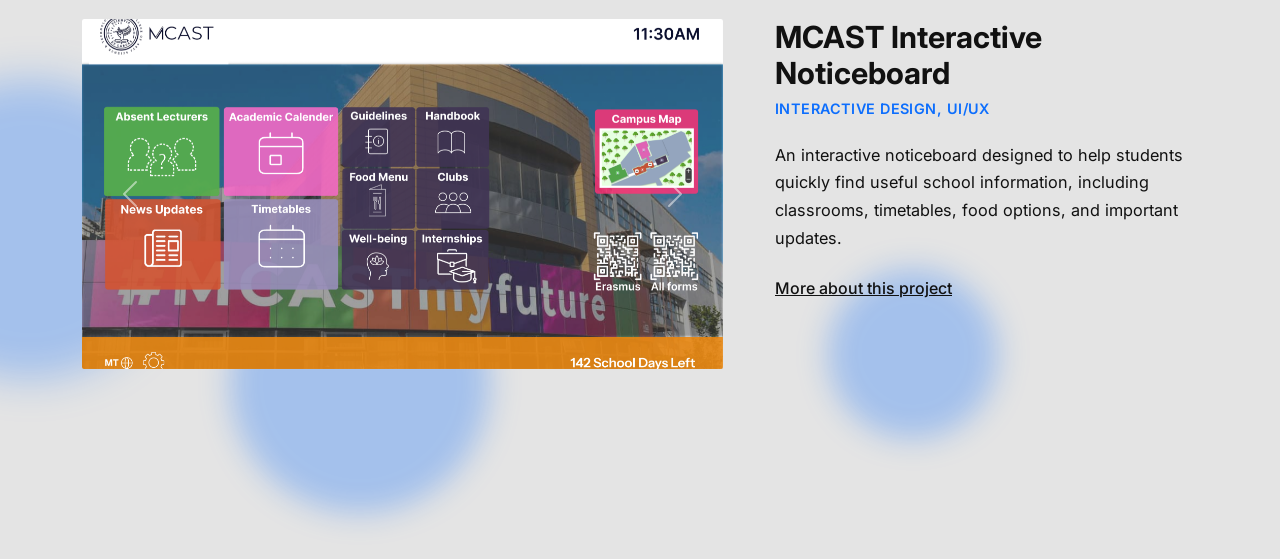
==== commit 06d6dd62: "changed some stuff" ====
--- a/index.html
+++ b/index.html
@@ -80,9 +80,10 @@
   </section>
 
   <section class="projects-section" id="projects">
-    <div class="home-bg-shape home-bg-shape-one"></div>
-    <div class="home-bg-shape home-bg-shape-three"></div>
-    <div class="home-bg-shape home-bg-shape-four"></div>
+
+    <div class="bg-shape bg-shape-one"></div>
+    <div class="bg-shape bg-shape-three"></div>
+    <div class="bg-shape bg-shape-four"></div>
     <div class="container">
 
       <div class="project-item">
@@ -219,11 +220,12 @@
 
           <div class="col-lg-5">
             <div class="project-content">
-              <h2 class="project-title">Project Three</h2>
-              <div class="project-category">Application, Frontend</div>
+              <h2 class="project-title">MCAST Interactive Noticeboard</h2>
+              <div class="project-category">Interactive Design, UI/UX</div>
               <p class="project-description">
-                A code-based application with a focus on interface clarity,
-                polished visuals, and a professional user experience.
+                  An interactive noticeboard designed to help students quickly find 
+                  useful school information, including classrooms, timetables, food 
+                  options, and important updates.
               </p>
               <div class="project-links">
                 <a href="interactivenoticeboard.html">More about this project</a>
--- a/Style/style.css
+++ b/Style/style.css
@@ -102,6 +102,55 @@
   opacity: 1;
 }
 
+.bg-shape {
+  position: absolute;
+  background: rgba(13, 109, 253, 0.295);
+  border-radius: 50%;
+  filter: blur(15px);
+  z-index: -1;
+  pointer-events: none;
+  animation: floatingShape 8s ease-in-out infinite;
+}
+
+.bg-shape-one {
+  top: 430px;
+  left: 8%;
+  width: 180px;
+  height: 180px;
+  animation-duration: 4s;
+  background: rgba(13, 109, 253, 0.295);
+}
+
+.bg-shape-two {
+  top: 760px;
+  right: 10%;
+  width: 230px;
+  height: 230px;
+  background: rgba(13, 109, 253, 0.295);
+  animation-duration: 5s;
+  animation-delay: 1s;
+}
+
+.bg-shape-three {
+  top: 1150px;
+  left: 18%;
+  width: 260px;
+  height: 260px;
+  background: rgba(13, 109, 253, 0.295);
+  animation-duration: 6s;
+  animation-delay: 0.5s;
+}
+
+.bg-shape-four {
+  bottom: 120px;
+  right: 22%;
+  width: 170px;
+  height: 170px;
+  background: rgba(13, 109, 253, 0.295);
+  animation-duration: 3s;
+  animation-delay: 1.5s;
+}
+
 /* Animation */
 @keyframes floatingShape {
   0% {
--- a/Style/home.css
+++ b/Style/home.css
@@ -155,55 +155,6 @@
   animation-delay: 1s;
 }
 
-.home-bg-shape {
-  position: absolute;
-  background: rgba(13, 109, 253, 0.295);
-  border-radius: 50%;
-  filter: blur(15px);
-  z-index: -1;
-  pointer-events: none;
-  animation: floatingShape 8s ease-in-out infinite;
-}
-
-.home-bg-shape-one {
-  top: 430px;
-  left: 8%;
-  width: 180px;
-  height: 180px;
-  animation-duration: 4s;
-  background: rgba(13, 109, 253, 0.295);
-}
-
-.home-bg-shape-two {
-  top: 760px;
-  right: 10%;
-  width: 230px;
-  height: 230px;
-  background: rgba(13, 109, 253, 0.295);
-  animation-duration: 5s;
-  animation-delay: 1s;
-}
-
-.home-bg-shape-three {
-  top: 1150px;
-  left: 18%;
-  width: 260px;
-  height: 260px;
-  background: rgba(13, 109, 253, 0.295);
-  animation-duration: 6s;
-  animation-delay: 0.5s;
-}
-
-.home-bg-shape-four {
-  bottom: 120px;
-  right: 22%;
-  width: 170px;
-  height: 170px;
-  background: rgba(13, 109, 253, 0.295);
-  animation-duration: 3s;
-  animation-delay: 1.5s;
-}
-
 /* Project list */
 
 .project-item {
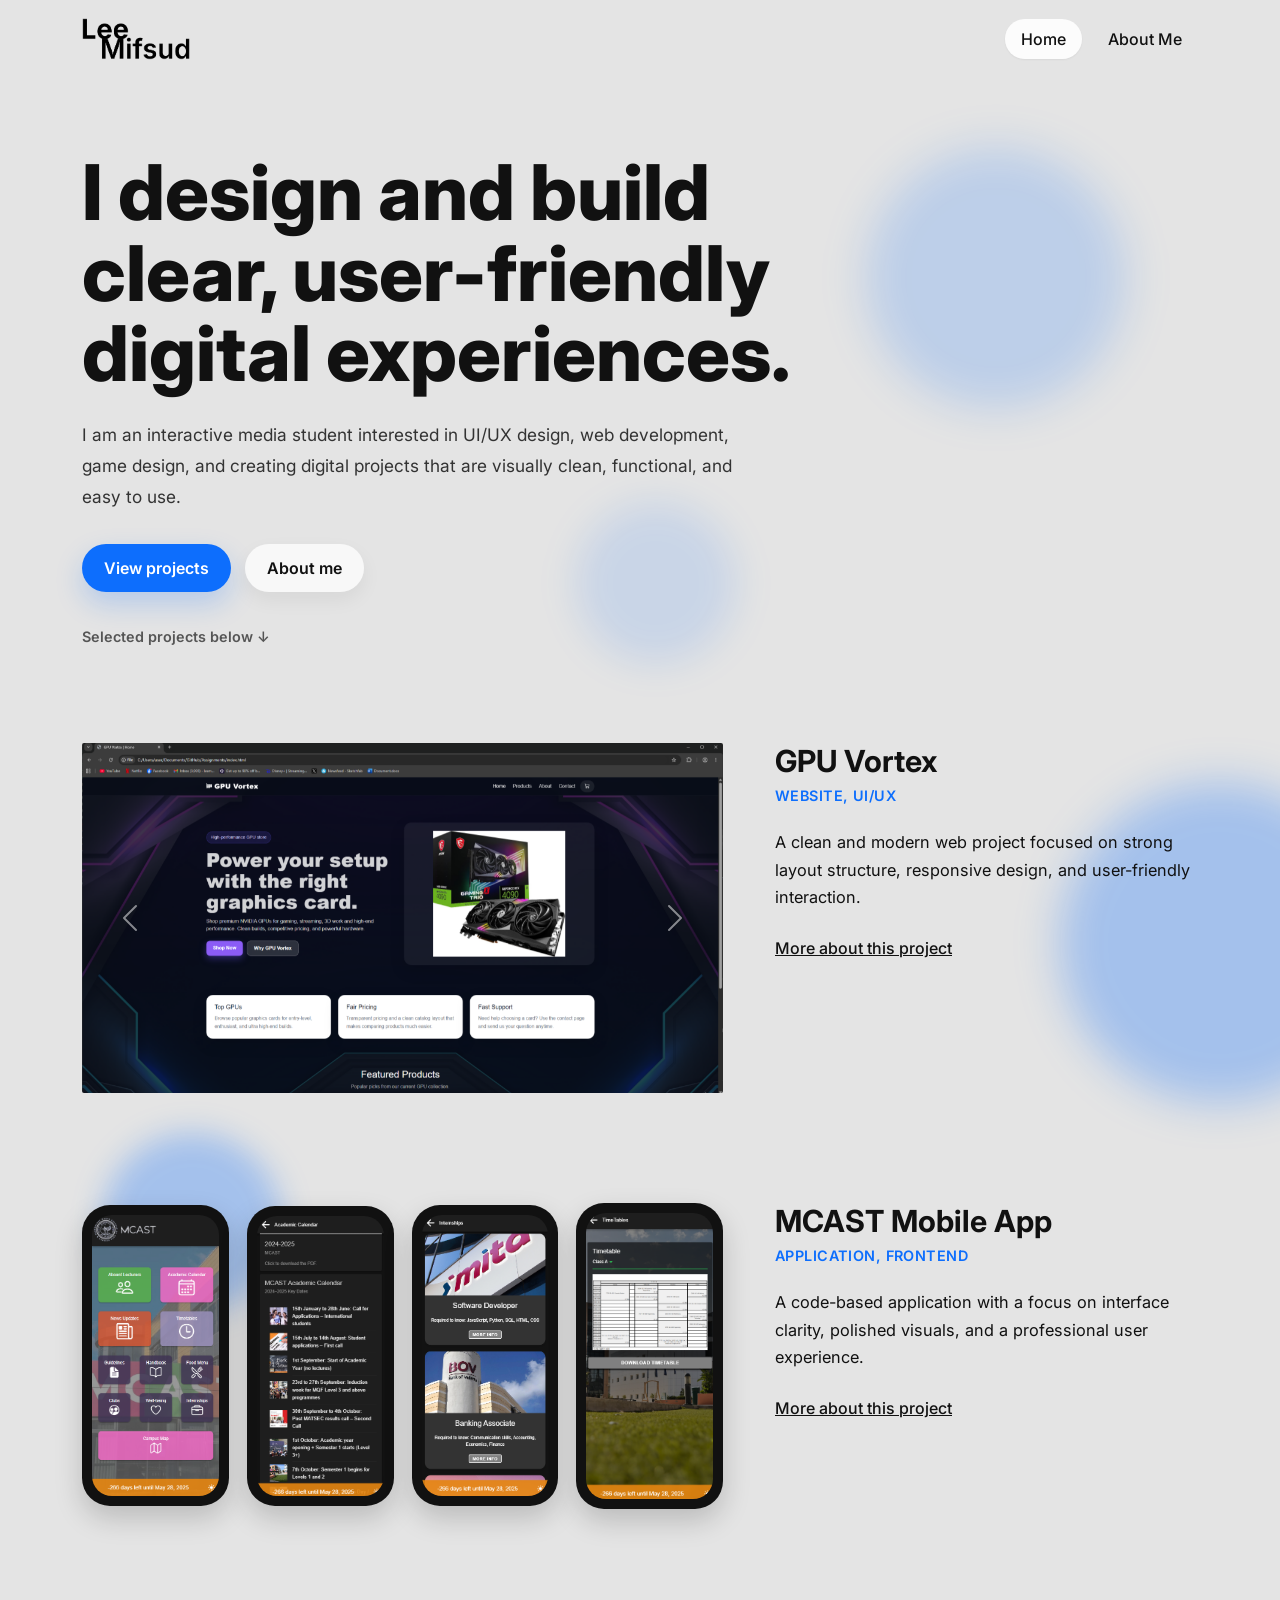
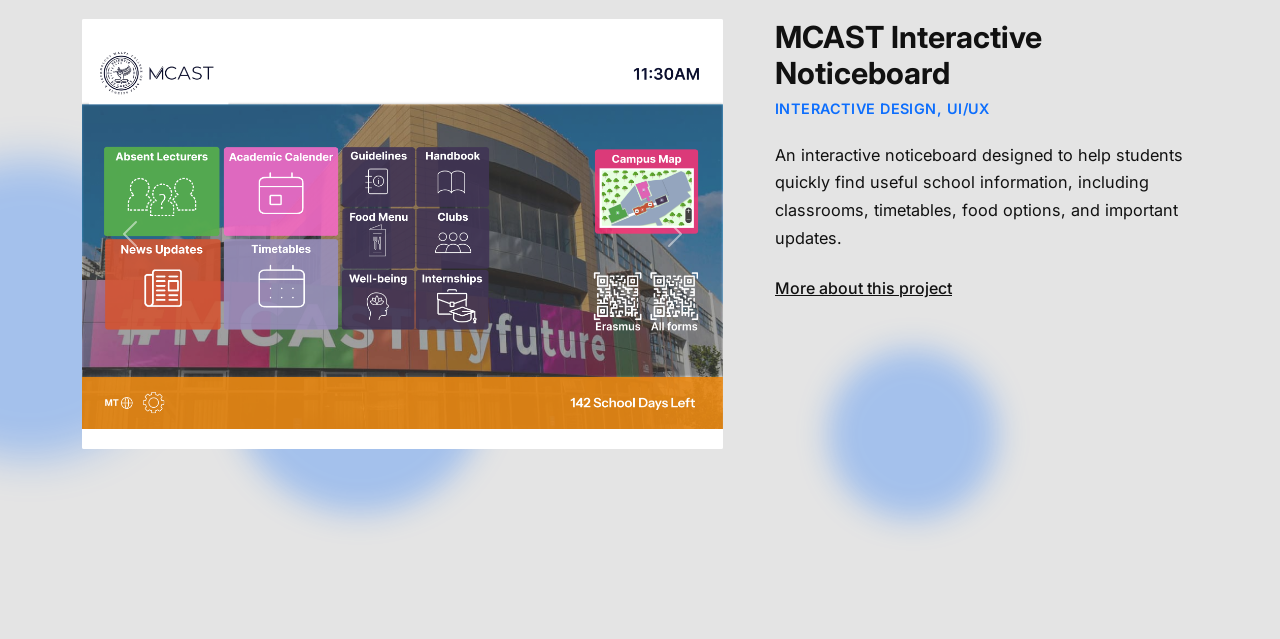
==== commit 1ed72a28: "fixed carousel" ====
--- a/index.html
+++ b/index.html
@@ -84,6 +84,7 @@
     <div class="bg-shape bg-shape-one"></div>
     <div class="bg-shape bg-shape-three"></div>
     <div class="bg-shape bg-shape-four"></div>
+
     <div class="container">
 
       <div class="project-item">
@@ -110,7 +111,7 @@
                 </div>
 
                 <div class="carousel-item">
-                  <img src="Images/GPUVortex/Products.png" class="project-image" alt="Project 1 image 4">
+                  <img src="Images/GPUVortex/Products.png" class="project-image" alt="Project 1 image 5">
                 </div>
 
               </div>
@@ -188,34 +189,33 @@
         <div class="row align-items-start">
           <div class="col-lg-7">
 
-            <div id="projectThreeCarousel" class="carousel slide project-carousel" data-bs-ride="carousel">
-            <div class="carousel-inner">
-
-              <div class="carousel-item active">
-                <img src="Images/InteractiveNoticeBoard/Home.png" class="project-image" alt="Interactive Noticeboard home screen">
-              </div>
-
-              <div class="carousel-item">
-                <img src="Images/InteractiveNoticeBoard/Menu.png" class="project-image" alt="Interactive Noticeboard menu screen">
-              </div>
-
-              <div class="carousel-item">
-                <img src="Images/InteractiveNoticeBoard/Handbook.png" class="project-image" alt="Interactive Noticeboard handbook screen">
-              </div>
-
-            </div>
-
-            <button class="carousel-control-prev" type="button" data-bs-target="#projectThreeCarousel" data-bs-slide="prev">
-              <span class="carousel-control-prev-icon" aria-hidden="true"></span>
-              <span class="visually-hidden">Previous</span>
-            </button>
-
-            <button class="carousel-control-next" type="button" data-bs-target="#projectThreeCarousel" data-bs-slide="next">
-              <span class="carousel-control-next-icon" aria-hidden="true"></span>
-              <span class="visually-hidden">Next</span>
-            </button>
-          </div>
-
+            <div id="projectThreeCarousel" class="carousel slide project-carousel noticeboard-carousel" data-bs-ride="carousel">
+              <div class="carousel-inner">
+
+                <div class="carousel-item active">
+                  <img src="Images/InteractiveNoticeBoard/Home.png" class="project-image noticeboard-carousel-image" alt="Interactive Noticeboard home screen">
+                </div>
+
+                <div class="carousel-item">
+                  <img src="Images/InteractiveNoticeBoard/Menu.png" class="project-image noticeboard-carousel-image" alt="Interactive Noticeboard menu screen">
+                </div>
+
+                <div class="carousel-item">
+                  <img src="Images/InteractiveNoticeBoard/Handbook.png" class="project-image noticeboard-carousel-image" alt="Interactive Noticeboard handbook screen">
+                </div>
+
+              </div>
+
+              <button class="carousel-control-prev" type="button" data-bs-target="#projectThreeCarousel" data-bs-slide="prev">
+                <span class="carousel-control-prev-icon" aria-hidden="true"></span>
+                <span class="visually-hidden">Previous</span>
+              </button>
+
+              <button class="carousel-control-next" type="button" data-bs-target="#projectThreeCarousel" data-bs-slide="next">
+                <span class="carousel-control-next-icon" aria-hidden="true"></span>
+                <span class="visually-hidden">Next</span>
+              </button>
+            </div>
           </div>
 
           <div class="col-lg-5">
--- a/Style/home.css
+++ b/Style/home.css
@@ -194,8 +194,8 @@
 
 /* Noticeboard carousel */
 .noticeboard-carousel {
-  height: 420px;
-  background: #d9d9d9;
+  height: 430px;
+  background: #ffffff;
 }
 
 .noticeboard-carousel-image {
@@ -203,7 +203,7 @@
   height: 100%;
   object-fit: contain;
   object-position: center;
-  background: #d9d9d9;
+  background: #ffffff;
 }
 
 .project-content {
@@ -323,22 +323,22 @@
     padding-top: 30px;
   }
 
-  .home-bg-shape {
+  .bg-shape {
     opacity: 0.6;
   }
 
-  .home-bg-shape-one {
+  .bg-shape-one {
     top: 300px;
     left: -40px;
   }
 
-  .home-bg-shape-two {
+  .bg-shape-two {
     top: 760px;
     right: -60px;
   }
 
-  .home-bg-shape-three,
-  .home-bg-shape-four {
+  .bg-shape-three,
+  .bg-shape-four {
     display: none;
   }
 
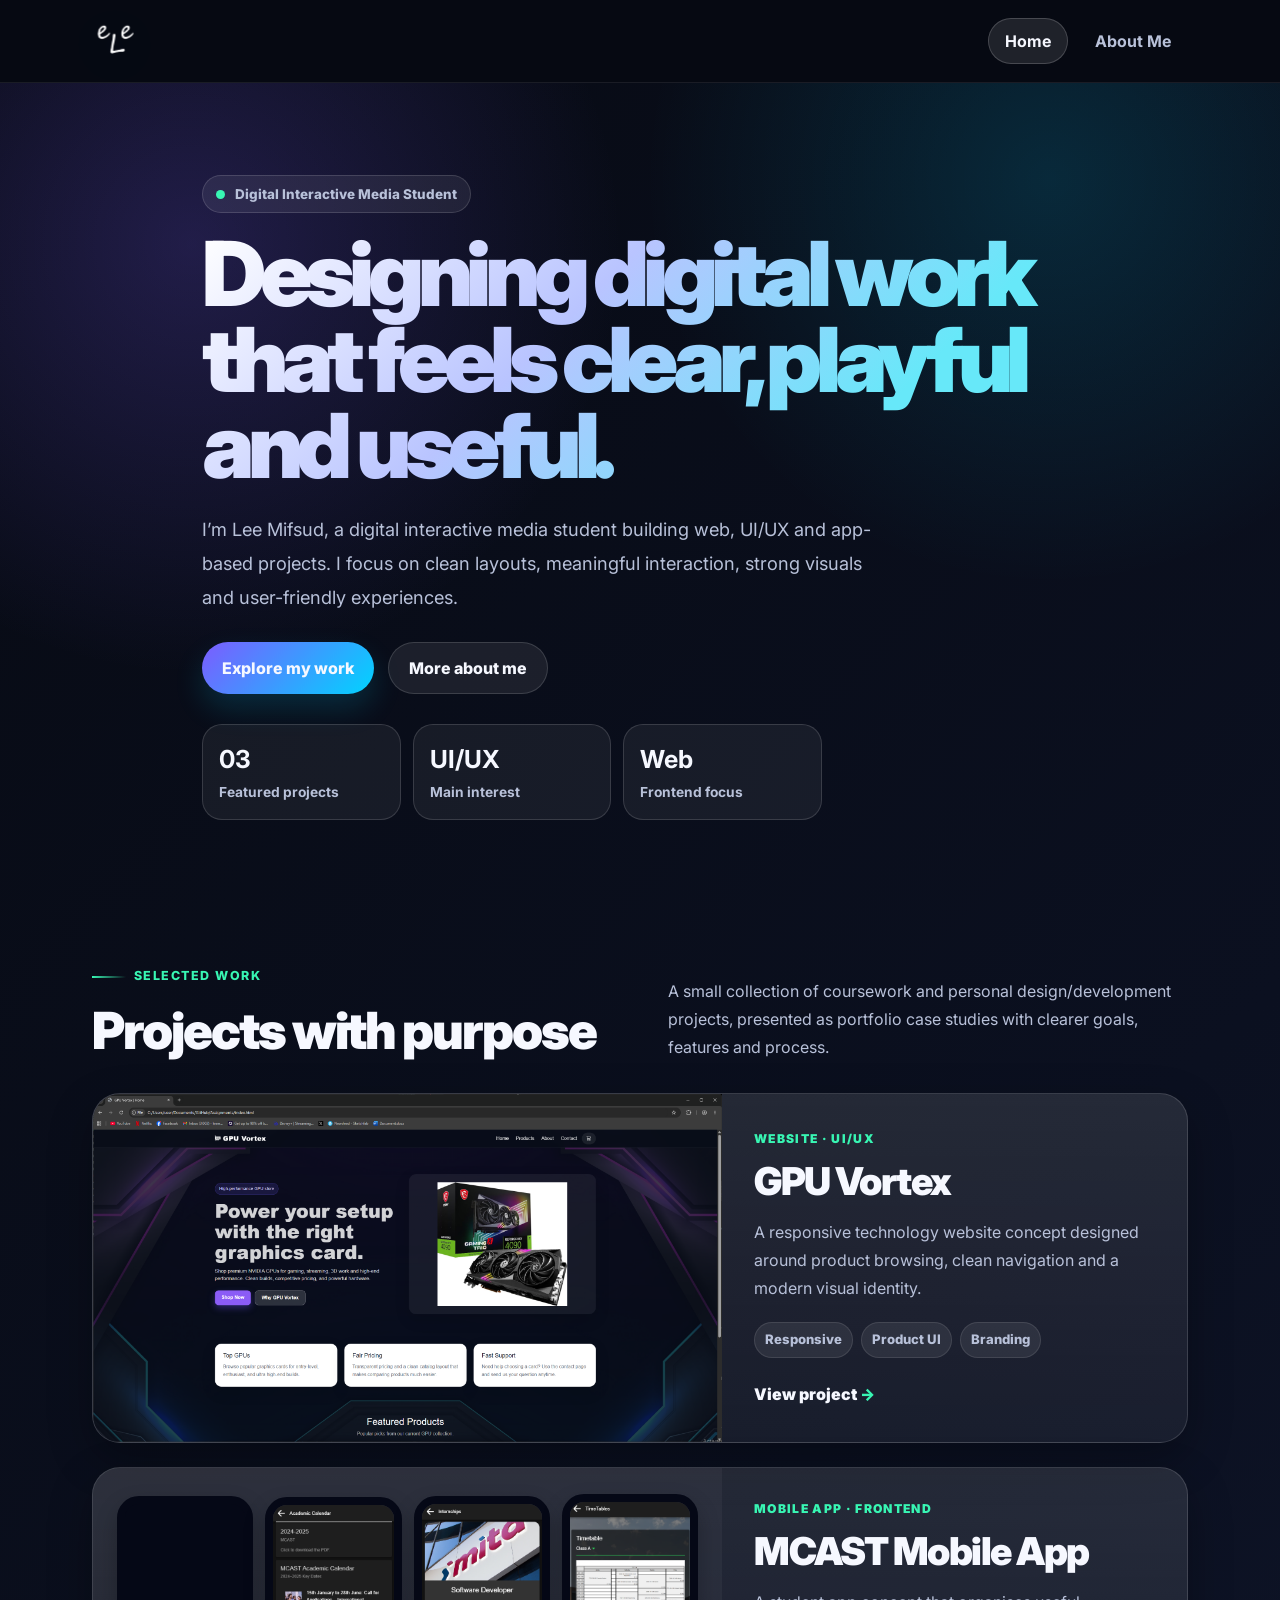
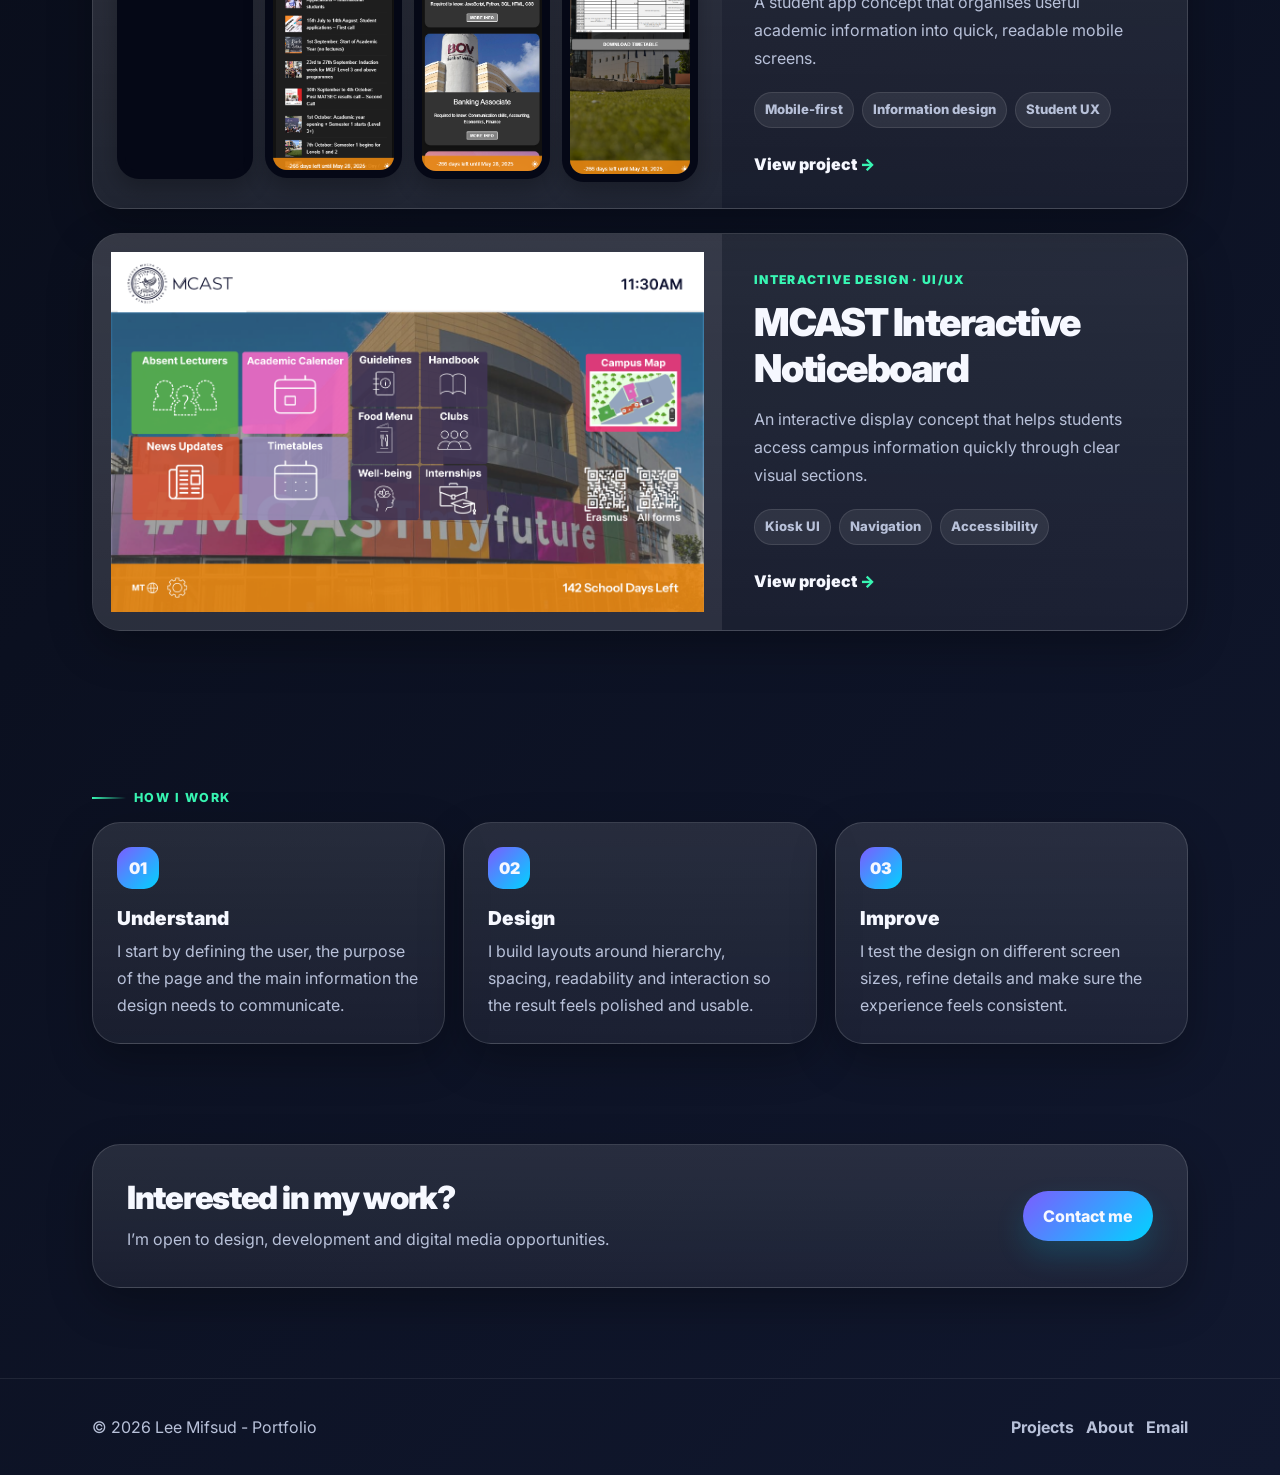
==== commit 82f9b0e2: "Updated the website" ====
--- a/index.html
+++ b/index.html
@@ -1,267 +1,188 @@
 <!DOCTYPE html>
 <html lang="en">
-<head>
-  <meta charset="UTF-8" />
-  <meta name="viewport" content="width=device-width, initial-scale=1.0" />
-  <title>Lee Mifsud | Portfolio</title>
+  <head>
+    <meta charset="UTF-8" />
+    <meta name="viewport" content="width=device-width, initial-scale=1.0" />
+    <link href="https://cdn.jsdelivr.net/npm/bootstrap@5.3.3/dist/css/bootstrap.min.css" rel="stylesheet"/>
+    <link rel="icon" type="image/png" href="Images/Favicon7.png">
+    <link rel="preconnect" href="https://fonts.googleapis.com">
+    <link rel="preconnect" href="https://fonts.gstatic.com" crossorigin>
+    <link href="https://fonts.googleapis.com/css2?family=Inter:wght@400;500;600;700;800;900&display=swap" rel="stylesheet">
+    <link rel="stylesheet" href="Style/style.css">
+    <title>Lee Mifsud | Portfolio</title>
+    <link rel="stylesheet" href="Style/home.css">
+  </head>
+  <body>
 
-  <link href="https://cdn.jsdelivr.net/npm/bootstrap@5.3.3/dist/css/bootstrap.min.css" rel="stylesheet"/>
+    <header class="site-header">
+      <div class="container">
+        <nav class="navbar navbar-expand-lg navbar-dark navbar-custom">
+          <div class="container-fluid px-0">
+            <a class="navbar-brand logo-link" href="index.html"><img src="Images/LogoTest.png" alt="Lee Mifsud logo" class="site-logo"></a>
+            <button class="navbar-toggler" type="button" data-bs-toggle="collapse" data-bs-target="#mainNav" aria-controls="mainNav" aria-expanded="false" aria-label="Toggle navigation">
+              <span class="navbar-toggler-icon"></span>
+            </button>
+            <div class="collapse navbar-collapse" id="mainNav">
+              <ul class="navbar-nav ms-auto">
+                <li class="nav-item"><a class="nav-link active" href="index.html">Home</a></li>
+                <li class="nav-item"><a class="nav-link " href="about.html">About Me</a></li>
+              </ul>
+            </div>
+          </div>
+        </nav>
+      </div>
+    </header>
 
-  <link rel="icon" type="image/png" href="Images/Favicon7.png">
-  <link rel="preconnect" href="https://fonts.googleapis.com">
-  <link rel="preconnect" href="https://fonts.gstatic.com" crossorigin>
-  <link href="https://fonts.googleapis.com/css2?family=Inter:wght@400;500;600;700;800&display=swap" rel="stylesheet">
-
-  <link rel="stylesheet" href="Style/style.css">
-  <link rel="stylesheet" href="Style/home.css">
-</head>
-<body>
-
-  <header class="site-header">
-    <div class="container">
-      <nav class="navbar navbar-expand-lg navbar-dark navbar-custom">
-        <div class="container-fluid px-0">
-          <a class="navbar-brand logo-link" href="index.html">
-            <img src="Images/Logo.png" alt="Logo" class="site-logo">
-          </a>
-
-          <button
-            class="navbar-toggler"
-            type="button"
-            data-bs-toggle="collapse"
-            data-bs-target="#mainNav"
-            aria-controls="mainNav"
-            aria-expanded="false"
-            aria-label="Toggle navigation"
-          >
-            <span class="navbar-toggler-icon"></span>
-          </button>
-
-          <div class="collapse navbar-collapse" id="mainNav">
-            <ul class="navbar-nav ms-auto">
-              <li class="nav-item">
-                <a class="nav-link active" href="index.html">Home</a>
-              </li>
-              <li class="nav-item">
-                <a class="nav-link" href="about.html">About Me</a>
-              </li>
-            </ul>
-          </div>
-        </div>
-      </nav>
-    </div>
-  </header>
-
-  <section class="home-intro">
-    <div class="container">
-      <div class="home-intro-content">
-
-        <h1 class="home-title">
-          I design and build clear, user-friendly digital experiences.
-        </h1>
-
-        <p class="home-intro-text">
-          I am an interactive media student interested in UI/UX design, web development,
-          game design, and creating digital projects that are visually clean, functional,
-          and easy to use.
-        </p>
-
-        <div class="home-intro-buttons">
-          <a href="#projects" class="home-main-button">View projects</a>
-          <a href="about.html" class="home-secondary-button">About me</a>
-        </div>
-
-        <div class="home-scroll-note">
-          Selected projects below ↓
-        </div>
-
-      </div>
-    </div>
-  </section>
-
-  <section class="projects-section" id="projects">
-
-    <div class="bg-shape bg-shape-one"></div>
-    <div class="bg-shape bg-shape-three"></div>
-    <div class="bg-shape bg-shape-four"></div>
-
-    <div class="container">
-
-      <div class="project-item">
-        <div class="row align-items-start">
-          <div class="col-lg-7">
-
-            <div id="projectOneCarousel" class="carousel slide project-carousel" data-bs-ride="carousel">
-              <div class="carousel-inner">
-
-                <div class="carousel-item active">
-                  <img src="Images/GPUVortex/Home.png" class="project-image" alt="Project 1 image 1">
-                </div>
-
-                <div class="carousel-item">
-                  <img src="Images/GPUVortex/About.png" class="project-image" alt="Project 1 image 2">
-                </div>
-
-                <div class="carousel-item">
-                  <img src="Images/GPUVortex/Cart.png" class="project-image" alt="Project 1 image 3">
-                </div>
-
-                <div class="carousel-item">
-                  <img src="Images/GPUVortex/Contact.png" class="project-image" alt="Project 1 image 4">
-                </div>
-
-                <div class="carousel-item">
-                  <img src="Images/GPUVortex/Products.png" class="project-image" alt="Project 1 image 5">
-                </div>
-
-              </div>
-
-              <button class="carousel-control-prev" type="button" data-bs-target="#projectOneCarousel" data-bs-slide="prev">
-                <span class="carousel-control-prev-icon" aria-hidden="true"></span>
-                <span class="visually-hidden">Previous</span>
-              </button>
-
-              <button class="carousel-control-next" type="button" data-bs-target="#projectOneCarousel" data-bs-slide="next">
-                <span class="carousel-control-next-icon" aria-hidden="true"></span>
-                <span class="visually-hidden">Next</span>
-              </button>
+    <main>
+      <section class="home-intro">
+        <div class="container hero-grid">
+          <div class="home-intro-content reveal">
+            <div class="hero-kicker"><span></span> Digital Interactive Media Student</div>
+            <h1 class="home-title gradient-text">Designing digital work that feels clear, playful and useful.</h1>
+            <p class="home-intro-text">I’m Lee Mifsud, a digital interactive media student building web, UI/UX and app-based projects. I focus on clean layouts, meaningful interaction, strong visuals and user-friendly experiences.</p>
+            <div class="home-intro-buttons">
+              <a href="#projects" class="home-main-button">Explore my work</a>
+              <a href="about.html" class="home-secondary-button">More about me</a>
             </div>
-
-          </div>
-
-          <div class="col-lg-5">
-            <div class="project-content">
-              <h2 class="project-title">GPU Vortex</h2>
-              <div class="project-category">Website, UI/UX</div>
-              <p class="project-description">
-                A clean and modern web project focused on strong layout structure,
-                responsive design, and user-friendly interaction.
-              </p>
-              <div class="project-links">
-                <a href="gpuvortex.html">More about this project</a>
-              </div>
+            <div class="hero-stats">
+              <div class="stat-card"><strong>03</strong><span>Featured projects</span></div>
+              <div class="stat-card"><strong>UI/UX</strong><span>Main interest</span></div>
+              <div class="stat-card"><strong>Web</strong><span>Frontend focus</span></div>
             </div>
           </div>
         </div>
-      </div>
+      </section>
 
-      <div class="project-item">
-        <div class="row align-items-start">
-          <div class="col-lg-7">
+      <section class="projects-section" id="projects">
+        <div class="container">
+          <div class="section-header reveal">
+            <div>
+              <div class="section-eyebrow">Selected work</div>
+              <h2 class="section-title">Projects with purpose</h2>
+            </div>
+            <p class="section-intro">A small collection of coursework and personal design/development projects, presented as portfolio case studies with clearer goals, features and process.</p>
+          </div>
+          <div class="project-grid">
+            <article class="project-card glass-card reveal">
+              <a class="project-media" href="gpuvortex.html"><img src="Images/GPUVortex/Home.png" alt="GPU Vortex homepage preview" loading="lazy" decoding="async"></a>
+              <div class="project-content">
+                <div class="project-category">Website · UI/UX</div>
+                <h3 class="project-title">GPU Vortex</h3>
+                <p class="project-description">A responsive technology website concept designed around product browsing, clean navigation and a modern visual identity.</p>
+                <div class="project-tags">
+                  <span>Responsive</span>
+                  <span>Product UI</span>
+                  <span>Branding</span>
+                </div>
+                <div class="project-links">
+                  <a href="gpuvortex.html">View project</a>
+                </div>
+              </div>
+            </article>
 
-            <div class="mobile-showcase">
-              <div class="phone-frame">
-                <img src="Images/MobileApp/MobileAppHome.png" alt="Mobile app home screen" onclick="openImageModal(this.src, this.alt)">
+            <article class="project-card glass-card reveal">
+              <div class="project-media phone-strip">
+                <img src="Images/MobileApp/MobileAppHome.png" alt="Mobile app home screen" loading="lazy" decoding="async" onclick="openImageModal(this.src,this.alt)">
+                <img src="Images/MobileApp/MobileAppCalendar.png" alt="Mobile app calendar screen" loading="lazy" decoding="async" onclick="openImageModal(this.src,this.alt)">
+                <img src="Images/MobileApp/MobileAppInternships.png" alt="Mobile app internships screen" loading="lazy" decoding="async" onclick="openImageModal(this.src,this.alt)">
+                <img src="Images/MobileApp/MobileAppTimetable.png" alt="Mobile app timetable screen" loading="lazy" decoding="async" onclick="openImageModal(this.src,this.alt)">
               </div>
+              <div class="project-content">
+                <div class="project-category">Mobile app · Frontend</div>
+                <h3 class="project-title">MCAST Mobile App</h3>
+                <p class="project-description">A student app concept that organises useful academic information into quick, readable mobile screens.</p>
+                <div class="project-tags">
+                  <span>Mobile-first</span>
+                  <span>Information design</span>
+                  <span>Student UX</span>
+                </div>
+                <div class="project-links">
+                  <a href="mobileapp.html">View project</a>
+                </div>
+              </div>
+            </article>
 
-              <div class="phone-frame">
-                <img src="Images/MobileApp/MobileAppCalendar.png" alt="Mobile app calendar screen" onclick="openImageModal(this.src, this.alt)">
+            <article class="project-card glass-card reveal">
+              <a class="project-media media-contain" href="interactivenoticeboard.html">
+                <img src="Images/InteractiveNoticeBoard/Home.png" alt="Interactive noticeboard preview" loading="lazy" decoding="async">
+              </a>
+              <div class="project-content">
+                <div class="project-category">Interactive design · UI/UX</div>
+                <h3 class="project-title">MCAST Interactive Noticeboard</h3>
+                <p class="project-description">An interactive display concept that helps students access campus information quickly through clear visual sections.</p>
+                <div class="project-tags">
+                  <span>Kiosk UI</span>
+                  <span>Navigation</span>
+                  <span>Accessibility</span>
+                </div>
+                <div class="project-links">
+                  <a href="interactivenoticeboard.html">View project</a>
+                </div>
               </div>
+            </article>
+          </div>
+        </div>
+      </section>
 
-              <div class="phone-frame">
-                <img src="Images/MobileApp/MobileAppInternships.png" alt="Mobile app internships screen" onclick="openImageModal(this.src, this.alt)">
-              </div>
-
-              <div class="phone-frame">
-                <img src="Images/MobileApp/MobileAppTimetable.png" alt="Mobile app timetable screen" onclick="openImageModal(this.src, this.alt)">
-              </div>
+      <section class="process-section">
+        <div class="container">
+          <div class="section-eyebrow reveal">How I work</div>
+          <div class="process-grid">
+            <div class="process-card glass-card reveal">
+              <span>01</span>
+              <h3>Understand</h3>
+              <p>I start by defining the user, the purpose of the page and the main information the design needs to communicate.</p>
             </div>
-
-          </div>
-
-          <div class="col-lg-5">
-            <div class="project-content">
-              <h2 class="project-title">MCAST Mobile App</h2>
-              <div class="project-category">Application, Frontend</div>
-              <p class="project-description">
-                A code-based application with a focus on interface clarity,
-                polished visuals, and a professional user experience.
-              </p>
-              <div class="project-links">
-                <a href="mobileapp.html">More about this project</a>
-              </div>
+            <div class="process-card glass-card reveal">
+              <span>02</span>
+              <h3>Design</h3>
+              <p>I build layouts around hierarchy, spacing, readability and interaction so the result feels polished and usable.</p>
+            </div>
+            <div class="process-card glass-card reveal">
+              <span>03</span>
+              <h3>Improve</h3>
+              <p>I test the design on different screen sizes, refine details and make sure the experience feels consistent.</p>
             </div>
           </div>
         </div>
-      </div>
+      </section>
+      
+      <section class="cta-section">
+        <div class="container">
+          <div class="cta-card glass-card reveal">
+            <div>
+              <h2>Interested in my work?</h2>
+              <p>I’m open to design, development and digital media opportunities.</p>
+            </div>
+            <a href="mailto:leemifsud01@gmail.com" class="btn-main">Contact me</a>
+          </div>
+        </div>
+      </section>
+    </main>
 
-      <div class="project-item">
-        <div class="row align-items-start">
-          <div class="col-lg-7">
-
-            <div id="projectThreeCarousel" class="carousel slide project-carousel noticeboard-carousel" data-bs-ride="carousel">
-              <div class="carousel-inner">
-
-                <div class="carousel-item active">
-                  <img src="Images/InteractiveNoticeBoard/Home.png" class="project-image noticeboard-carousel-image" alt="Interactive Noticeboard home screen">
-                </div>
-
-                <div class="carousel-item">
-                  <img src="Images/InteractiveNoticeBoard/Menu.png" class="project-image noticeboard-carousel-image" alt="Interactive Noticeboard menu screen">
-                </div>
-
-                <div class="carousel-item">
-                  <img src="Images/InteractiveNoticeBoard/Handbook.png" class="project-image noticeboard-carousel-image" alt="Interactive Noticeboard handbook screen">
-                </div>
-
-              </div>
-
-              <button class="carousel-control-prev" type="button" data-bs-target="#projectThreeCarousel" data-bs-slide="prev">
-                <span class="carousel-control-prev-icon" aria-hidden="true"></span>
-                <span class="visually-hidden">Previous</span>
-              </button>
-
-              <button class="carousel-control-next" type="button" data-bs-target="#projectThreeCarousel" data-bs-slide="next">
-                <span class="carousel-control-next-icon" aria-hidden="true"></span>
-                <span class="visually-hidden">Next</span>
-              </button>
-            </div>
-          </div>
-
-          <div class="col-lg-5">
-            <div class="project-content">
-              <h2 class="project-title">MCAST Interactive Noticeboard</h2>
-              <div class="project-category">Interactive Design, UI/UX</div>
-              <p class="project-description">
-                  An interactive noticeboard designed to help students quickly find 
-                  useful school information, including classrooms, timetables, food 
-                  options, and important updates.
-              </p>
-              <div class="project-links">
-                <a href="interactivenoticeboard.html">More about this project</a>
-              </div>
-            </div>
+    <div class="modal fade" id="imageModal" tabindex="-1" aria-hidden="true">
+      <div class="modal-dialog modal-dialog-centered modal-xl">
+        <div class="modal-content image-modal-content">
+          <button type="button" class="btn-close image-modal-close" data-bs-dismiss="modal" aria-label="Close"></button>
+          <div class="modal-body text-center">
+            <img id="modalImage" src="" alt="" class="modal-image">
           </div>
         </div>
       </div>
+    </div>
 
-    </div>
-  </section>
-
-  <div class="modal fade" id="imageModal" tabindex="-1" aria-hidden="true">
-    <div class="modal-dialog modal-dialog-centered modal-lg">
-      <div class="modal-content image-modal-content">
-        <button type="button" class="btn-close image-modal-close" data-bs-dismiss="modal" aria-label="Close"></button>
-
-        <div class="modal-body text-center">
-          <img id="modalImage" src="" alt="" class="modal-image">
+    <footer class="site-footer">
+      <div class="container footer-row">
+        <span>© 2026 Lee Mifsud - Portfolio</span>
+        <div class="footer-links">
+          <a href="index.html#projects">Projects</a>
+          <a href="about.html">About</a>
+          <a href="mailto:leemifsud01@gmail.com">Email</a>
         </div>
       </div>
-    </div>
-  </div>
+    </footer>
 
-  <script src="https://cdn.jsdelivr.net/npm/bootstrap@5.3.3/dist/js/bootstrap.bundle.min.js"></script>
-
-  <script>
-    function openImageModal(imageSrc, imageAlt) {
-      const modalImage = document.getElementById("modalImage");
-      modalImage.src = imageSrc;
-      modalImage.alt = imageAlt;
-
-      const imageModal = new bootstrap.Modal(document.getElementById("imageModal"));
-      imageModal.show();
-    }
-  </script>
-
-</body>
-</html>+    <script src="https://cdn.jsdelivr.net/npm/bootstrap@5.3.3/dist/js/bootstrap.bundle.min.js"></script>
+    <script src="script.js"></script>
+  </body>
+</html>
--- a/Style/style.css
+++ b/Style/style.css
@@ -1,167 +1,265 @@
-body {
-  font-family: 'Inter', sans-serif;
-  background: #e4e4e4;
-  color: #111;
-  margin: 0;
-}
-
-/* Section label */
-.section-label {
-  display: inline-block;
-  font-size: 0.85rem;
-  font-weight: 700;
-  text-transform: uppercase;
-  letter-spacing: 0.08em;
-  color: #0d6efd;
-  margin-bottom: 16px;
-}
-
-/* Header */
-
-/* Hamburger menu for when user is on phone */
-.navbar-toggler {
-  border: none;
-}
-
-.navbar-toggler:focus {
-  box-shadow: none;
-}
-
-.navbar-toggler-icon {
-  background-image: url("data:image/svg+xml,%3csvg xmlns='http://www.w3.org/2000/svg' viewBox='0 0 30 30'%3e%3cpath stroke='rgba%2813, 110, 253, 1%29' stroke-linecap='round' stroke-miterlimit='10' stroke-width='2' d='M4 7h22M4 15h22M4 23h22'/%3e%3c/svg%3e");
-}
-
-.site-header {
-  background: #e4e4e4;
-  padding: 13px 0;
-  position: sticky;
-  top: 0;
-  z-index: 1000;
-}
-
-.navbar-custom {
-  padding: 0;
-  background: transparent;
-}
-
-.site-logo {
-  height: 42px;
-  width: auto;
-  display: block;
-  transition: transform 0.2s ease, filter 0.2s ease;
-}
-
-.logo-link:hover .site-logo {
-  transform: scale(1.08) translateY(-2px);
-  filter: drop-shadow(0 4px 6px rgba(0, 0, 0, 0.18));
-}
-
-.navbar-nav {
-  gap: 10px;
-}
-
-.nav-link {
-  color: #111 !important;
-  font-weight: 500;
-  margin-left: 0;
-  padding: 8px 16px !important;
-  border-radius: 999px;
-  transition: all 0.2s ease;
-}
-
-.nav-link:hover {
-  color: #111 !important;
-  background: rgba(255, 255, 255, 0.55);
-}
-
-.nav-link.active {
-  color: #111 !important;
-  background: rgba(255, 255, 255, 0.9);
-  box-shadow: 0 1px 2px rgba(0, 0, 0, 0.05);
-}
-
-/* Image modal */
-.image-modal-content {
-  background: transparent;
-  border: none;
-}
-
-.modal-image {
-  max-height: 900px;
-  max-width: 100%;
-  width: auto;
-  border-radius: 28px;
-  box-shadow: 0 18px 45px rgba(0, 0, 0, 0.35);
-}
-
-.image-modal-close {
-  position: absolute;
-  top: -35px;
-  right: 0;
-  filter: invert(1);
-  opacity: 1;
-}
-
-.bg-shape {
-  position: absolute;
-  background: rgba(13, 109, 253, 0.295);
-  border-radius: 50%;
-  filter: blur(15px);
-  z-index: -1;
-  pointer-events: none;
-  animation: floatingShape 8s ease-in-out infinite;
-}
-
-.bg-shape-one {
-  top: 430px;
-  left: 8%;
-  width: 180px;
-  height: 180px;
-  animation-duration: 4s;
-  background: rgba(13, 109, 253, 0.295);
-}
-
-.bg-shape-two {
-  top: 760px;
-  right: 10%;
-  width: 230px;
-  height: 230px;
-  background: rgba(13, 109, 253, 0.295);
-  animation-duration: 5s;
-  animation-delay: 1s;
-}
-
-.bg-shape-three {
-  top: 1150px;
-  left: 18%;
-  width: 260px;
-  height: 260px;
-  background: rgba(13, 109, 253, 0.295);
-  animation-duration: 6s;
-  animation-delay: 0.5s;
-}
-
-.bg-shape-four {
-  bottom: 120px;
-  right: 22%;
-  width: 170px;
-  height: 170px;
-  background: rgba(13, 109, 253, 0.295);
-  animation-duration: 3s;
-  animation-delay: 1.5s;
-}
-
-/* Animation */
-@keyframes floatingShape {
-  0% {
-    transform: translate(0, 0) scale(1);
-  }
-
-  50% {
-    transform: translate(50px, -50px) scale(1.08);
-  }
-
-  100% {
-    transform: translate(0, 0) scale(1);
-  }
-}+:root{
+  --bg:#0b1020;
+  --bg-2:#101833;
+  --card:rgba(255,255,255,.08);
+  --card-strong:rgba(255,255,255,.13);
+  --text:#f6f8ff;
+  --muted:#b8c1d9;
+  --line:rgba(255,255,255,.14);
+  --primary:#7c5cff;
+  --primary-2:#00d4ff;
+  --accent:#38f6b3;
+  --shadow:0 16px 44px rgba(0,0,0,.28);
+  --radius:28px;
+}
+
+*{
+  box-sizing:border-box;
+}
+
+html{
+  scroll-behavior:smooth;
+}
+
+body{
+  margin:0;
+  font-family:'Inter',system-ui,-apple-system,Segoe UI,sans-serif;
+  color:var(--text);
+  background:linear-gradient(135deg,#070a13 0%,#0b1020 52%,#11182f 100%);
+  min-height:100vh;
+  overflow-x:hidden;
+}
+
+a{
+  color:inherit;
+}
+
+img{
+  max-width:100%;
+}
+
+.container{
+  width:min(1120px, calc(100% - 32px)); 
+  margin-inline:auto;
+}
+
+.site-header{
+  position:sticky; top:0; z-index:1000;
+  padding:14px 0;
+  background:rgba(7,10,19,.94);
+  border-bottom:1px solid rgba(255,255,255,.08);
+}
+
+.navbar-custom{
+  padding:0;
+}
+
+.site-logo{
+  height:44px;
+  width:auto;
+  display:block;
+  filter:drop-shadow(0 8px 22px rgba(0,212,255,.12));
+  transition:.2s ease;
+}
+
+.logo-link:hover, .site-logo{
+  transform:translateY(-2px) scale(1.04);
+}
+
+.navbar-nav{
+  gap:10px;
+}
+
+.nav-link{
+  color:var(--muted)!important;
+  font-weight:700;
+  padding:10px 16px!important;
+  border:1px solid transparent;
+  border-radius:999px;
+  transition:.2s ease;
+}
+
+.nav-link:hover, .nav-link.active{
+  color:var(--text)!important;
+  background:rgba(255,255,255,.1);
+  border-color:rgba(255,255,255,.18);
+}
+
+.navbar-toggler{
+  border:1px solid var(--line);
+  border-radius:14px;
+  padding:8px 10px;
+}
+
+.navbar-toggler:focus{
+  box-shadow:0 0 0 4px rgba(124,92,255,.24);
+}
+
+.navbar-toggler-icon{
+  filter:invert(1);
+}
+
+.section-eyebrow, .section-label{
+  display:inline-flex;
+  align-items:center;
+  gap:8px;
+  color:var(--accent);
+  font-weight:800;
+  letter-spacing:.12em;
+  text-transform:uppercase;
+  font-size:.78rem;
+  margin-bottom:14px;
+}
+
+.section-eyebrow::before, 
+.section-label::before{
+  content:"";
+  width:34px;
+  height:2px;
+  background:linear-gradient(90deg,var(--accent),transparent);
+}
+
+.btn-main, 
+.btn-secondary-soft, 
+.home-main-button, 
+.home-secondary-button, 
+.back-link{
+  display:inline-flex;
+  align-items:center;
+  justify-content:center;
+  gap:10px;
+  padding:13px 20px;
+  border-radius:999px;
+  text-decoration:none;
+  font-weight:800;
+  transition:transform .2s ease,box-shadow .2s ease,border-color .2s ease,background .2s ease;
+  color:var(--text);
+}
+
+.btn-main, 
+.home-main-button{
+  background:linear-gradient(135deg,var(--primary),var(--primary-2));
+  box-shadow:0 14px 30px rgba(0,212,255,.16);
+}
+
+.btn-secondary-soft, 
+.home-secondary-button, 
+.back-link{
+  background:rgba(255,255,255,.08);
+  border:1px solid var(--line);
+  color:var(--text);
+}
+
+.btn-main:hover, 
+.btn-secondary-soft:hover, 
+.home-main-button:hover, 
+.home-secondary-button:hover, 
+.back-link:hover{
+  transform:translateY(-3px);
+  color:var(--text);
+  box-shadow:0 18px 34px rgba(0,0,0,.24);
+  border-color:rgba(255,255,255,.28);
+}
+
+.glass-card, 
+.project-info-card{
+  background:linear-gradient(180deg,rgba(255,255,255,.11),rgba(255,255,255,.055));
+  border:1px solid var(--line);
+  border-radius:var(--radius);
+  box-shadow:var(--shadow);
+}
+
+.gradient-text{
+  background:linear-gradient(135deg,#fff 0%,#b9c4ff 40%,#67e8f9 76%);
+  -webkit-background-clip:text;
+  background-clip:text;
+  color:transparent;
+}
+
+.reveal{
+  opacity:0;
+  transform:translateY(16px);
+  transition:opacity .45s ease,transform .45s ease;
+}
+
+.reveal.is-visible{
+  opacity:1;
+  transform:none;
+}
+
+.image-modal-content{
+  background:transparent;
+  border:0;
+}
+
+.modal-image{
+  max-height:86vh;
+  max-width:100%;
+  border-radius:24px;
+  box-shadow:0 30px 80px rgba(0,0,0,.55);
+}
+
+.image-modal-close{
+  position:absolute;
+  right:0;
+  top:-38px;
+  filter:invert(1);
+  opacity:1;
+}
+
+.site-footer{
+  padding:36px 0;
+  border-top:1px solid rgba(255,255,255,.08);
+  color:var(--muted);
+}
+
+.footer-row{
+  display:flex;
+  align-items:center;
+  justify-content:space-between;
+  gap:20px;
+  flex-wrap:wrap;
+}
+
+.footer-links{
+  display:flex;
+  gap:12px;
+  flex-wrap:wrap;
+}
+
+.footer-links a{
+  color:var(--muted);
+  text-decoration:none;
+  font-weight:700;
+}
+
+.footer-links a:hover{
+  color:var(--text);
+}
+
+@media (max-width: 991.98px){
+  .navbar-collapse{
+    padding-top:14px;
+  }
+  
+  .nav-link{
+    margin-bottom:6px;
+  }
+  
+  .container{
+    width:min(100% - 24px,1120px);
+  }
+}
+
+@media (prefers-reduced-motion: reduce){
+  *,*::before,*::after{
+    animation:none!important;
+    scroll-behavior:auto!important;
+    transition:none!important;
+  }
+  
+  .reveal{
+    opacity:1;
+    transform:none;
+  }
+}
--- a/Style/home.css
+++ b/Style/home.css
@@ -1,348 +1,354 @@
-/* Home intro section */
-.home-intro {
-  padding: 75px 0 55px;
-  position: relative;
-  overflow: hidden;
-}
-
-.home-intro::before {
-  content: "";
-  position: absolute;
-  top: 70px;
-  right: 12%;
-  width: 260px;
-  height: 260px;
-  background: rgba(13, 109, 253, 0.18);
-  border-radius: 50%;
-  filter: blur(22px);
-  z-index: -1;
-  animation: floatingShape 6s ease-in-out infinite;
-}
-
-.home-intro::after {
-  content: "";
-  position: absolute;
-  bottom: 40px;
-  left: 45%;
-  width: 160px;
-  height: 160px;
-  background: rgba(13, 109, 253, 0.12);
-  border-radius: 50%;
-  filter: blur(18px);
-  z-index: -1;
-  animation: floatingShape 7s ease-in-out infinite;
-  animation-delay: 1s;
-}
-
-.home-intro-content {
-  max-width: 820px;
-}
-
-.home-title {
-  font-size: clamp(2.4rem, 6vw, 5.2rem);
-  font-weight: 800;
-  line-height: 1.05;
-  margin-bottom: 24px;
-  color: #111;
-}
-
-.home-intro-text {
-  font-size: 1.08rem;
-  line-height: 1.8;
-  color: #333;
-  max-width: 650px;
-  margin-bottom: 32px;
-}
-
-.home-intro-buttons {
-  display: flex;
-  flex-wrap: wrap;
-  gap: 14px;
-}
-
-.home-main-button,
-.home-secondary-button {
-  display: inline-flex;
-  align-items: center;
-  justify-content: center;
-  padding: 12px 22px;
-  border-radius: 999px;
-  font-weight: 600;
-  text-decoration: none;
-  transition: transform 0.25s ease, box-shadow 0.25s ease, background 0.25s ease, color 0.25s ease;
-}
-
-.home-main-button {
-  background: #0d6efd;
-  color: white;
-  box-shadow: 0 12px 28px rgba(13, 110, 253, 0.22);
-}
-
-.home-main-button:hover {
-  color: white;
-  transform: translateY(-4px) scale(1.05);
-  box-shadow: 0 18px 38px rgba(13, 110, 253, 0.3);
-}
-
-.home-secondary-button {
-  background: rgba(255, 255, 255, 0.75);
-  color: #111;
-  box-shadow: 0 8px 20px rgba(0, 0, 0, 0.06);
-}
-
-.home-secondary-button:hover {
-  background: white;
-  color: #0d6efd;
-  transform: translateY(-4px) scale(1.05);
-}
-
-.home-scroll-note {
-  margin-top: 34px;
-  font-size: 0.9rem;
-  font-weight: 600;
-  color: #555;
-  animation: scrollNoteMove 1.6s ease-in-out infinite;
-}
-
-@keyframes scrollNoteMove {
-  0% {
-    transform: translateY(0);
-  }
-
-  50% {
-    transform: translateY(6px);
-  }
-
-  100% {
-    transform: translateY(0);
-  }
-}
-
-/* Projects section */
-
-.projects-section {
-  padding: 40px 0 80px;
-  position: relative;
-  overflow: hidden;
-}
-
-.projects-section::before {
-  content: "";
-  position: absolute;
-  top: 80px;
-  right: -100px;
-  width: 320px;
-  height: 320px;
-  background: rgba(13, 109, 253, 0.295);
-  border-radius: 50%;
-  filter: blur(22px);
-  z-index: -1;
-  animation: floatingShape 5s ease-in-out infinite;
-}
-
-.projects-section::after {
-  content: "";
-  position: absolute;
-  bottom: 180px;
-  left: -120px;
-  width: 300px;
-  height: 300px;
-  background: rgba(13, 109, 253, 0.295);
-  border-radius: 50%;
-  filter: blur(20px);
-  z-index: -1;
-  animation: floatingShape 6s ease-in-out infinite;
-  animation-delay: 1s;
-}
-
-/* Project list */
-
-.project-item {
-  margin-bottom: 110px;
-}
-
-.project-carousel {
-  width: 100%;
-  height: clamp(240px, 28vw, 350px);
-  overflow: hidden;
-  background: #d9d9d9;
-  border-radius: 2px;
-}
-
-.project-carousel .carousel-inner,
-.project-carousel .carousel-item {
-  width: 100%;
-  height: 100%;
-}
-
-.project-image {
-  width: 100%;
-  height: 100%;
-  object-fit: cover;
-  display: block;
-}
-
-/* Use this for mobile app screenshots */
-.mobile-image {
-  width: auto;
-  max-width: min(300px, 60%);
-  height: 100%;
-  object-fit: cover;
-  margin-left: auto;
-  margin-right: auto;
-}
-
-/* Noticeboard carousel */
-.noticeboard-carousel {
-  height: 430px;
-  background: #ffffff;
-}
-
-.noticeboard-carousel-image {
-  width: 100%;
-  height: 100%;
-  object-fit: contain;
-  object-position: center;
-  background: #ffffff;
-}
-
-.project-content {
-  padding-left: 28px;
-}
-
-.project-title {
-  font-size: 1.9rem;
-  font-weight: 700;
-  margin-bottom: 6px;
-}
-
-.project-category {
-  font-size: 0.9rem;
-  font-weight: 600;
-  text-transform: uppercase;
-  letter-spacing: 0.03em;
-  color: #0d6efd;
-  margin-bottom: 22px;
-}
-
-.project-description {
-  font-size: 1.02rem;
-  line-height: 1.7;
-  margin-bottom: 24px;
-  max-width: 420px;
-}
-
-.project-links a {
-  display: block;
-  color: #111;
-  text-decoration: underline;
-  margin-bottom: 8px;
-  font-weight: 500;
-}
-
-.project-links a:hover {
-  color: #0d6efd;
-}
-
-/* Mobile app showcase */
-
-.mobile-showcase {
-  display: grid;
-  grid-template-columns: repeat(4, 1fr);
-  gap: 18px;
-  align-items: center;
-}
-
-.phone-frame {
-  background: #111;
-  padding: 10px;
-  border-radius: 28px;
-  box-shadow: 0 12px 28px rgba(0, 0, 0, 0.18);
-}
-
-.phone-frame img {
-  width: 100%;
-  display: block;
-  border-radius: 20px;
-  cursor: zoom-in;
-  transition: transform 0.2s ease;
-}
-
-.phone-frame:hover img {
-  transform: scale(1.03);
-}
-
-/* Responsive design */
-@media (max-width: 991.98px) {
-  .project-content {
-    padding-left: 0;
-    padding-top: 24px;
-  }
-
-  .project-item {
-    margin-bottom: 70px;
-  }
-}
-
-@media (max-width: 575.98px) {
-  .home-intro {
-    padding: 50px 0 35px;
-  }
-
-  .home-title {
-    font-size: 2.4rem;
-  }
-
-  .home-intro-text {
-    font-size: 1rem;
-  }
-
-  .home-intro-buttons {
-    flex-direction: column;
-  }
-
-  .home-main-button,
-  .home-secondary-button {
-    width: 100%;
-  }
-
-  .home-tags span {
-    font-size: 0.75rem;
-    padding: 7px 12px;
-  }
-
-  .home-scroll-note {
-    text-align: center;
-  }
-
-  .project-title {
-    font-size: 1.5rem;
-  }
-
-  .projects-section {
-    padding-top: 30px;
-  }
-
-  .bg-shape {
-    opacity: 0.6;
-  }
-
-  .bg-shape-one {
-    top: 300px;
-    left: -40px;
-  }
-
-  .bg-shape-two {
-    top: 760px;
-    right: -60px;
-  }
-
-  .bg-shape-three,
-  .bg-shape-four {
-    display: none;
-  }
-
-  .noticeboard-carousel {
-    height: 300px;
-  }
-}+.home-intro{
+    position:relative;
+    display:grid;
+    align-items:center;
+    padding:92px 0 68px;
+    overflow:hidden
+}
+
+.home-intro::before{
+    content:"";
+    position:absolute;
+    inset:0;
+    background:radial-gradient(circle at 15% 20%,rgba(124,92,255,.22),transparent 34%),
+    radial-gradient(circle at 82% 12%,rgba(0,212,255,.14),
+    transparent 32%);
+    z-index:-1;
+}
+
+.hero-grid{
+    display:block;
+    max-width:900px;
+}
+
+.hero-kicker{
+    display:inline-flex;
+    gap:10px;
+    align-items:center;
+    padding:8px 13px;
+    border:1px solid var(--line);background:rgba(255,255,255,.07);
+    border-radius:999px;
+    color:var(--muted);
+    font-weight:800;
+    font-size:.84rem;
+    margin-bottom:18px;
+}
+
+.hero-kicker span{
+    width:9px;
+    height:9px;
+    border-radius:50%;
+    background:var(--accent);
+}
+
+.home-title{
+    font-size:clamp(2.8rem,7vw,6.4rem);
+    line-height:.96;
+    letter-spacing:-.07em;
+    font-weight:900;
+    margin:0 0 24px;
+}
+
+.home-intro-text{
+    font-size:1.14rem;
+    line-height:1.85;
+    color:var(--muted);
+    max-width:680px;
+    margin-bottom:28px;
+}
+
+.home-intro-buttons{
+    display:flex;
+    gap:14px;
+    flex-wrap:wrap;
+    margin-bottom:30px;
+}
+
+.hero-stats{
+    display:grid;
+    grid-template-columns:repeat(3,1fr);
+    gap:12px;
+    max-width:620px;
+}
+
+.stat-card{
+    padding:16px;
+    border:1px solid var(--line);
+    background:rgba(255,255,255,.06);
+    border-radius:20px;
+}
+
+.stat-card strong{
+    display:block;
+    font-size:1.55rem;
+}
+
+.stat-card span{
+    color:var(--muted);
+    font-weight:700;
+    font-size:.86rem;
+}
+
+.hero-visual{
+    display:none;
+}
+
+.projects-section{
+    position:relative;
+    padding:72px 0 80px;
+    overflow:hidden;
+}
+
+.section-header{
+    display:flex;
+    justify-content:space-between;
+    gap:24px;
+    align-items:end;
+    margin-bottom:32px;
+}
+
+.section-title{
+    font-size:clamp(2rem,4vw,3.6rem);
+    font-weight:900;
+    letter-spacing:-.04em;
+    margin:0;
+}
+
+.section-intro{
+    color:var(--muted);
+    max-width:520px;
+    line-height:1.75;
+    margin:0;
+}
+
+.project-grid{
+    display:grid;
+    gap:24px;
+}
+
+.project-card{
+    display:grid;
+    grid-template-columns:1.15fr .85fr;
+    gap:0;
+    overflow:hidden;
+    transition:transform .2s ease,border-color .2s ease;
+}
+
+.project-card:hover{
+    transform:translateY(-5px);
+    border-color:rgba(255,255,255,.24);
+}
+
+.project-media{
+    min-height:330px;
+    background:rgba(255,255,255,.04);
+    position:relative;
+    overflow:hidden;
+}
+
+.project-media img{
+    width:100%;
+    height:100%;
+    object-fit:cover;
+    display:block;
+    transition:transform .25s ease;
+}
+
+.project-card:hover .project-media img{
+    transform:scale(1.025);
+}
+
+.media-contain img{
+    object-fit:contain;
+    background:rgba(255,255,255,.04);
+    padding:18px;
+}
+
+.phone-strip{
+    display:grid;
+    grid-template-columns:repeat(4,1fr);
+    gap:12px;
+    padding:24px;
+    height:100%;
+    align-items:center;
+}
+
+.phone-strip img{
+    height:auto;
+    border-radius:22px;
+    background:#050816;
+    border:8px solid #050816;
+    box-shadow:0 10px 22px rgba(0,0,0,.24);
+}
+
+.project-content{
+    padding:32px;
+    display:flex;
+    flex-direction:column;
+    justify-content:center;
+}
+
+.project-category{
+    color:var(--accent);
+    font-weight:900;
+    text-transform:uppercase;
+    letter-spacing:.11em;
+    font-size:.76rem;
+    margin-bottom:10px;
+}
+
+.project-title{
+    font-size:clamp(1.7rem,3vw,2.6rem);
+    font-weight:900;
+    letter-spacing:-.04em;
+    margin-bottom:14px;
+}
+
+.project-description{
+    color:var(--muted);
+    line-height:1.75;
+    margin-bottom:20px;
+}
+
+.project-tags{
+    display:flex;
+    gap:8px;
+    flex-wrap:wrap;
+    margin-bottom:24px;
+}
+
+.project-tags span{
+    padding:7px 10px;
+    border-radius:999px;
+    background:rgba(255,255,255,.08);
+    border:1px solid rgba(255,255,255,.1);
+    color:var(--muted);
+    font-size:.82rem;
+    font-weight:800;
+}
+
+.project-links a{
+    color:var(--text);
+    font-weight:900;
+    text-decoration:none;
+}
+
+.project-links a::after{
+    content:' →';
+    color:var(--accent);
+}
+
+.process-section{
+    padding:70px 0;
+}
+
+.process-grid{
+    display:grid;
+    grid-template-columns:repeat(3,1fr);
+    gap:18px;
+}
+
+.process-card{
+    padding:24px;
+}
+
+.process-card span{
+    display:inline-flex;
+    width:42px;
+    height:42px;
+    align-items:center;
+    justify-content:center;
+    border-radius:15px;
+    background:linear-gradient(135deg,var(--primary),var(--primary-2));
+    font-weight:900;
+    margin-bottom:18px;
+}
+
+.process-card h3{
+    font-size:1.2rem;
+    font-weight:900;
+}
+
+.process-card p{
+    color:var(--muted);
+    line-height:1.7;
+    margin:0;
+}
+
+.cta-section{
+    padding:30px 0 90px;
+}
+
+.cta-card{
+    padding:34px;
+    display:flex;
+    justify-content:space-between;
+    gap:24px;
+    align-items:center;
+}
+
+.cta-card h2{
+    font-weight:900;
+    letter-spacing:-.04em;
+    margin:0 0 8px;
+}
+
+.cta-card p{
+    color:var(--muted);
+    margin:0;
+    line-height:1.7;
+}
+
+@media (max-width:991.98px){
+    .project-card{
+        grid-template-columns:1fr;
+    }
+    
+    .section-header,
+    .cta-card{
+        display:block;
+    }
+    
+    .section-intro{
+        margin-top:12px;
+    }
+    
+    .project-media{
+        min-height:280px;
+    }
+    
+    .process-grid{
+        grid-template-columns:1fr;
+    }
+    
+    .phone-strip{
+        grid-template-columns:repeat(2,1fr);
+    }
+}
+
+@media(max-width:575.98px){
+    .home-intro{
+        padding-top:58px;
+    }
+    
+    .hero-stats{
+        grid-template-columns:1fr;
+    }
+    
+    .home-intro-buttons a{
+        width:100%;
+    }
+    
+    .project-content{
+        padding:24px;
+    }
+    
+    .phone-strip{
+        grid-template-columns:1fr 1fr;
+        padding:14px;
+    }
+    
+    .project-media{
+        min-height:240px;
+    }
+}
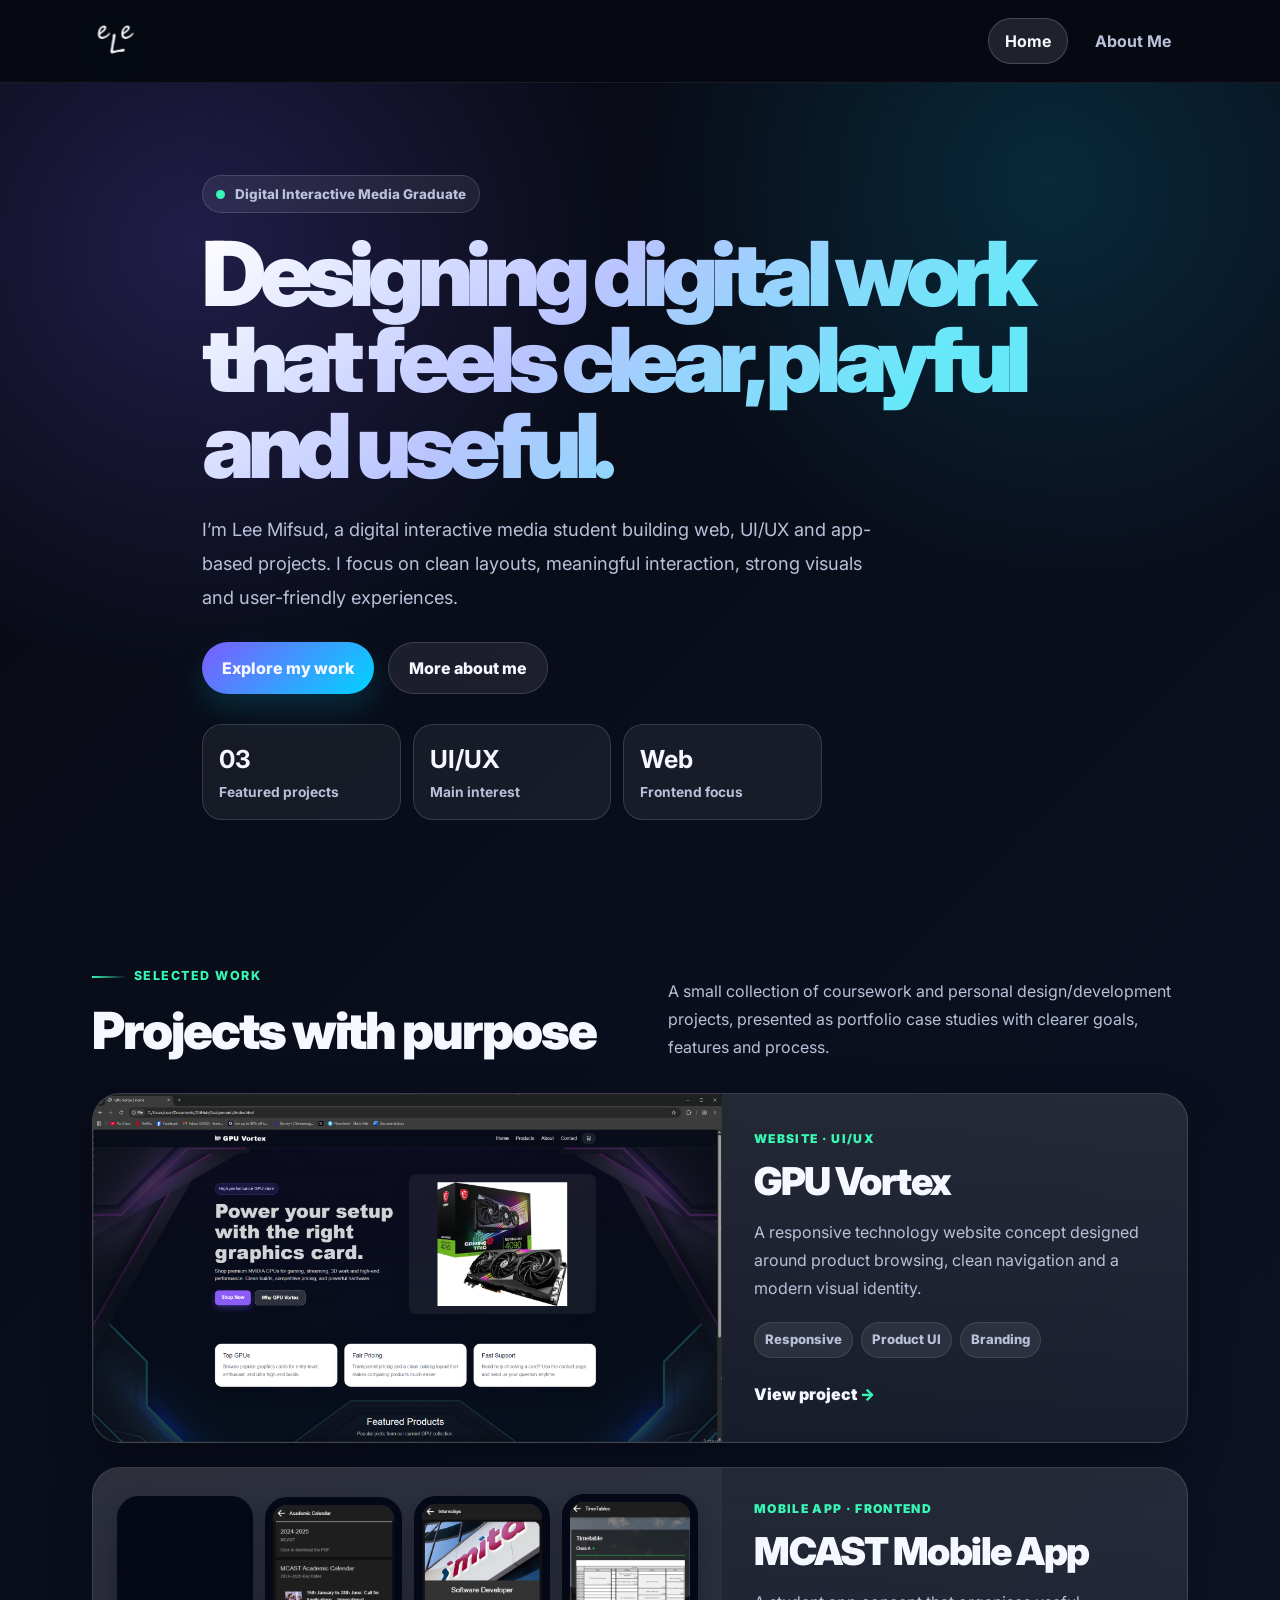
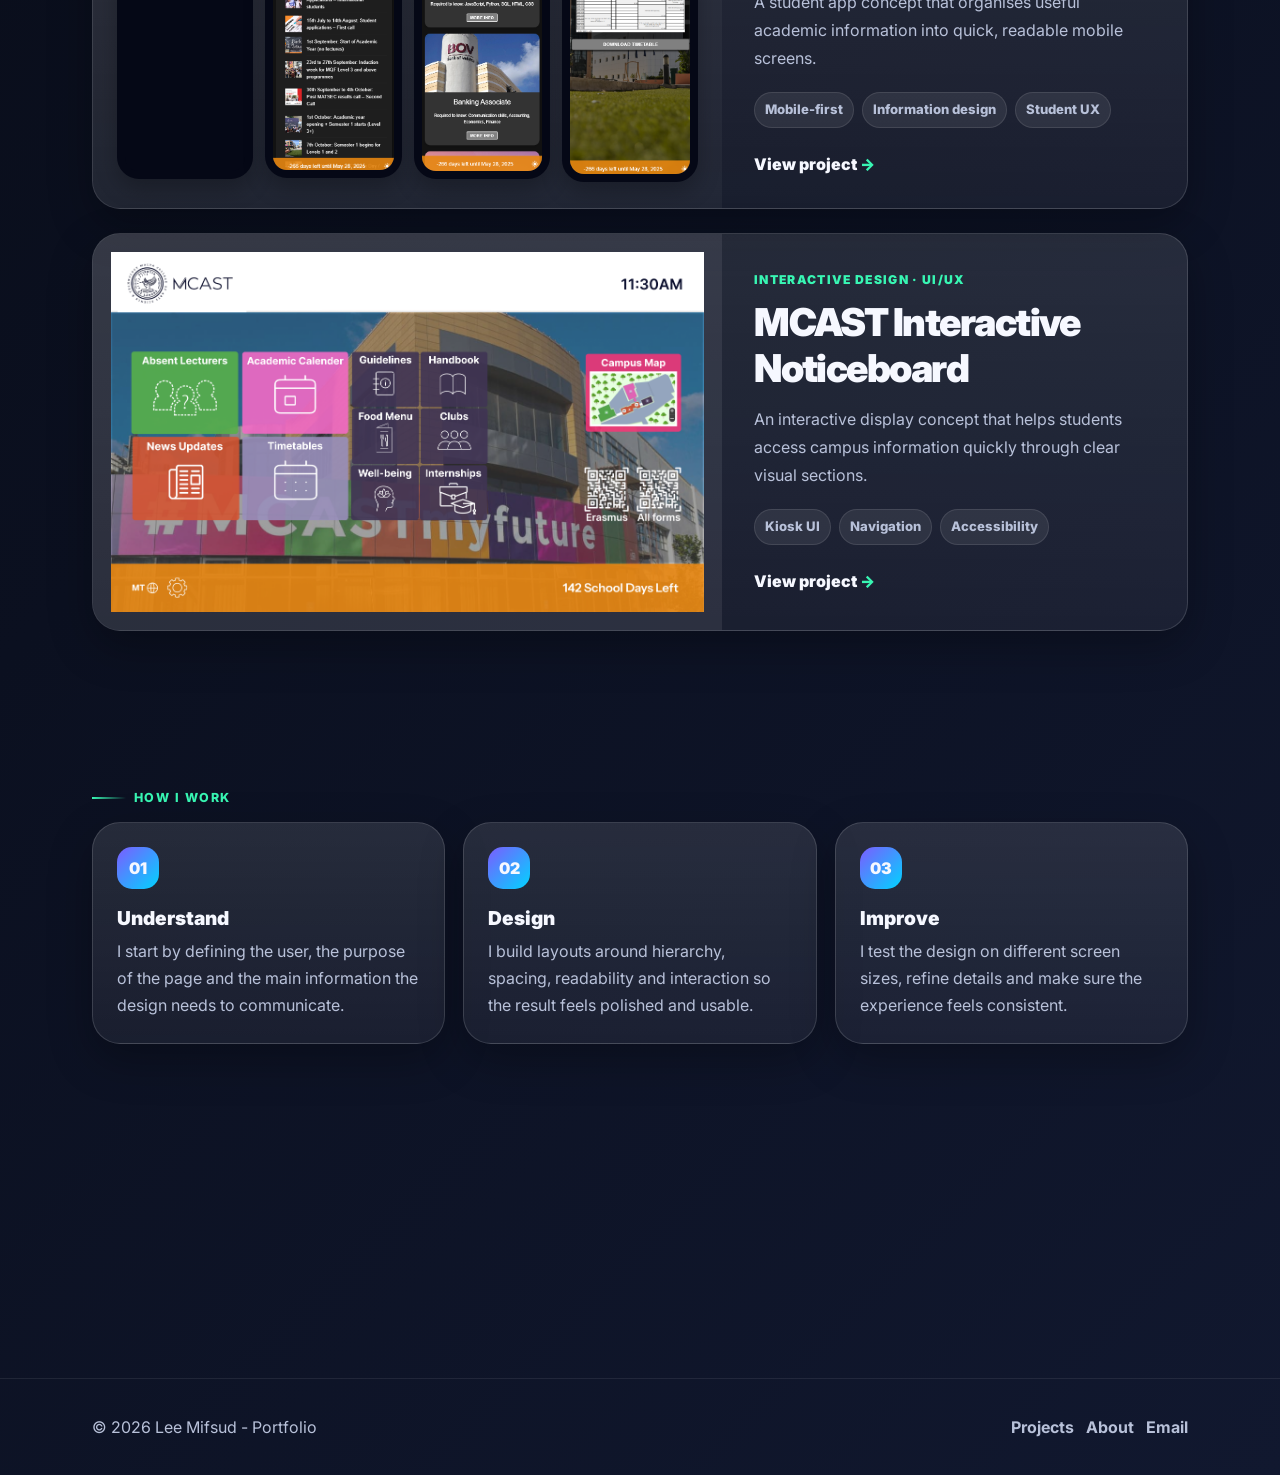
==== commit e61e7dc7: "Update index.html" ====
--- a/index.html
+++ b/index.html
@@ -37,7 +37,7 @@
       <section class="home-intro">
         <div class="container hero-grid">
           <div class="home-intro-content reveal">
-            <div class="hero-kicker"><span></span> Digital Interactive Media Student</div>
+            <div class="hero-kicker"><span></span> Digital Interactive Media Graduate</div>
             <h1 class="home-title gradient-text">Designing digital work that feels clear, playful and useful.</h1>
             <p class="home-intro-text">I’m Lee Mifsud, a digital interactive media student building web, UI/UX and app-based projects. I focus on clean layouts, meaningful interaction, strong visuals and user-friendly experiences.</p>
             <div class="home-intro-buttons">
